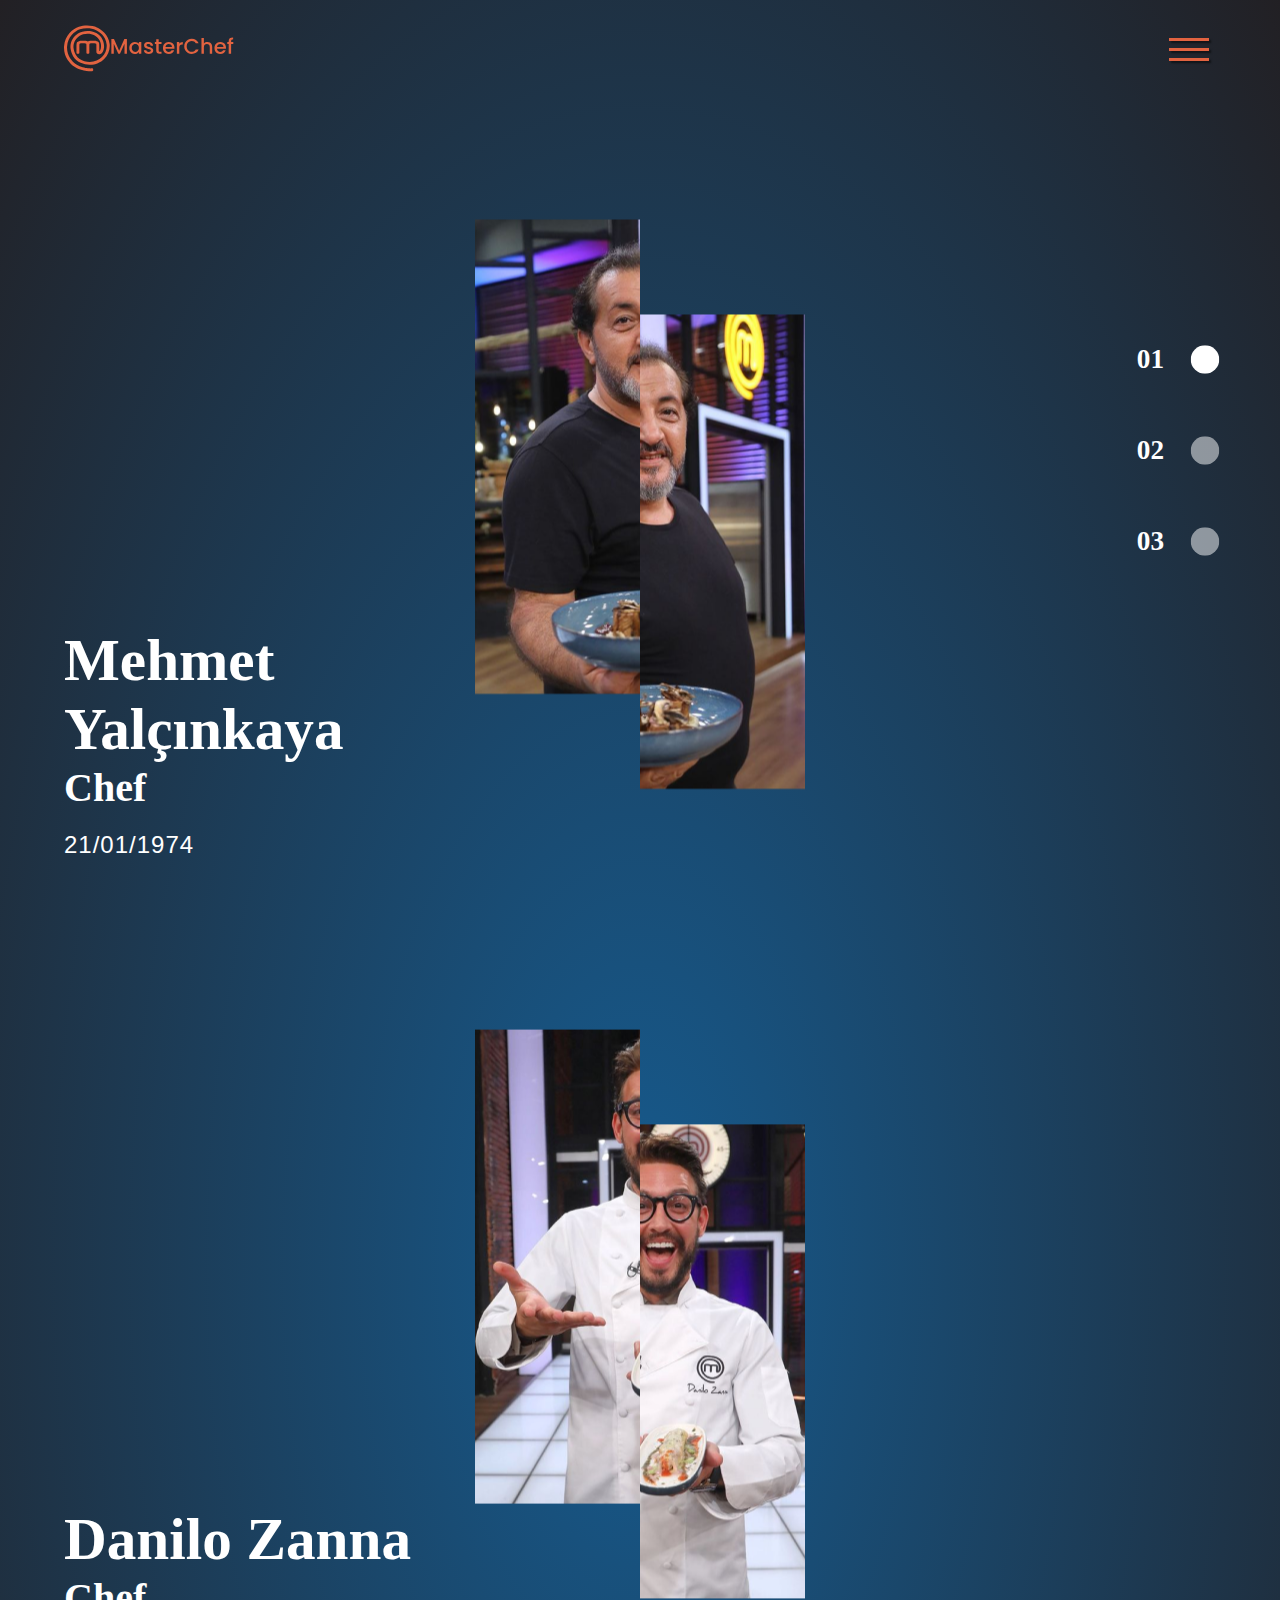
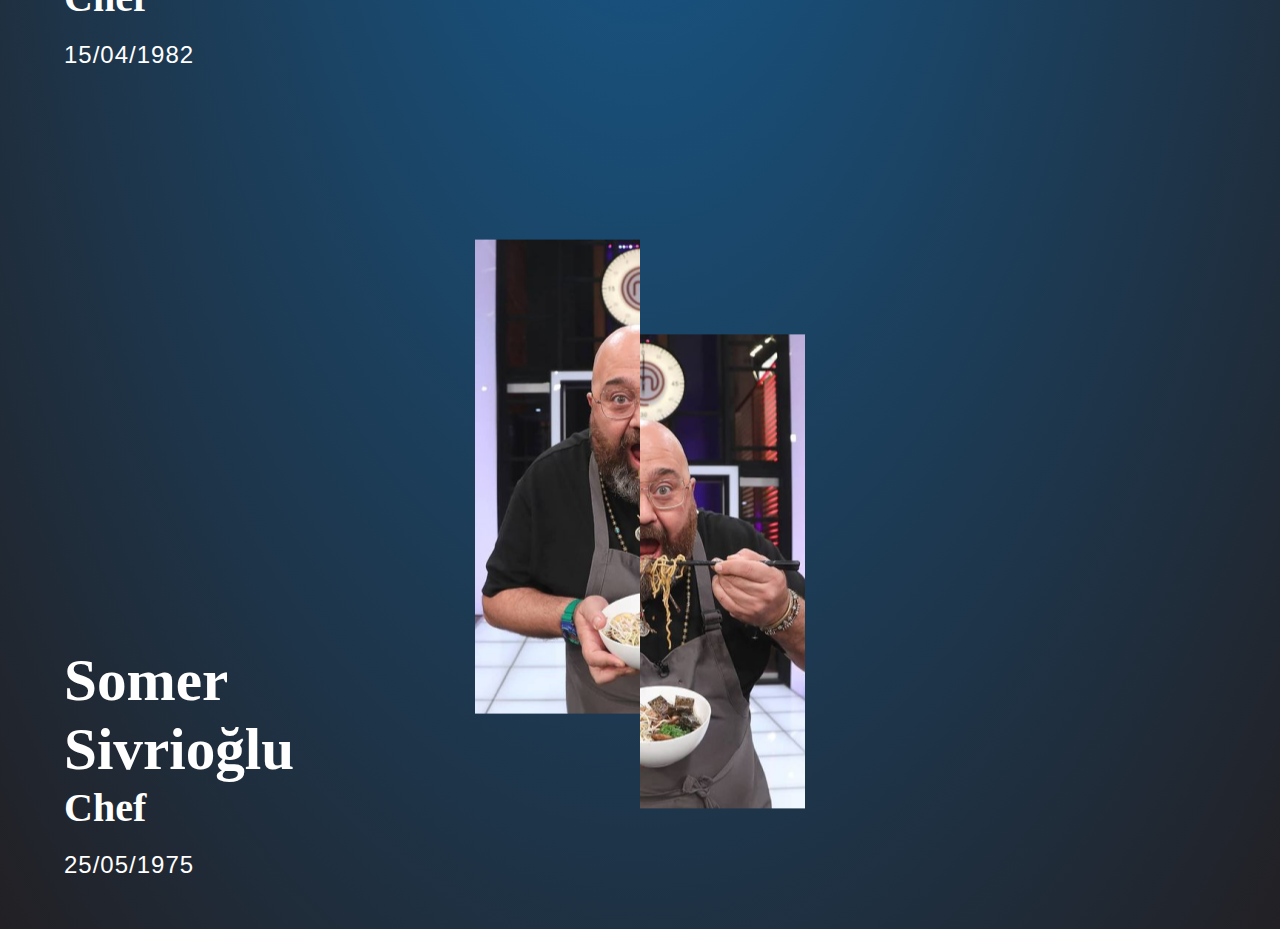
==== chefs.html @ 7cbc171d "Chef sayfaları eklendi" ====
<!DOCTYPE html>
<html lang="en">
<head>
    <meta charset="UTF-8">
    <meta name="viewport" content="width=device-width, initial-scale=1.0">
    
    <!-- FONTAWESOME-->
    <link rel="stylesheet" href="https://cdnjs.cloudflare.com/ajax/libs/font-awesome/5.15.1/css/all.min.css">

    <!-- FONT CODE-->
    <link href="http://fonts.cdnfonts.com/css/post-no-bills-jaffna" rel="stylesheet">
    <link rel="preconnect" href="https://fonts.gstatic.com">
    <link href="https://fonts.googleapis.com/css2?family=Rancho&display=swap" rel="stylesheet">
    <link rel="preconnect" href="https://fonts.gstatic.com">
    <link href="https://fonts.googleapis.com/css2?family=Qwigley&display=swap" rel="stylesheet">
    <link rel="preconnect" href="https://fonts.gstatic.com">
    <link href="https://fonts.googleapis.com/css2?family=Poppins:ital,wght@0,100;0,200;0,300;0,400;0,500;0,600;0,700;0,800;0,900;1,100;1,200;1,300;1,400;1,500;1,600;1,700;1,800;1,900&display=swap" rel="stylesheet">

    <!-- BOOTSTRAP CODE-->
    <link rel="preconnect" href="https://fonts.gstatic.com">
    <link href="https://fonts.googleapis.com/css2?family=Purple+Purse&display=swap" rel="stylesheet">
    <link href="https://cdn.jsdelivr.net/npm/bootstrap@5.0.0-beta1/dist/css/bootstrap.min.css" rel="stylesheet"
        integrity="sha384-giJF6kkoqNQ00vy+HMDP7azOuL0xtbfIcaT9wjKHr8RbDVddVHyTfAAsrekwKmP1" crossorigin="anonymous">

    <!-- CSS CODE-->
    <link rel="stylesheet" href="style/style.css">

    <title>MasterChef Türkiye</title>

</head>
<body>
    <div class="portofolio">
        <div class="header">
            <div class="nav">
                <a href="#">
                    <svg width="170" height="57" viewBox="0 0 208 57" fill="none" xmlns="http://www.w3.org/2000/svg">
                        <path
                            d="M76.982 16.93V35H74.018V22.624L68.506 35H66.452L60.914 22.624V35H57.95V16.93H61.148L67.492 31.1L73.81 16.93H76.982ZM79.8897 27.772C79.8897 26.3333 80.1844 25.0593 80.7737 23.95C81.3804 22.8407 82.1951 21.9827 83.2177 21.376C84.2577 20.752 85.4017 20.44 86.6497 20.44C87.7764 20.44 88.7557 20.6653 89.5877 21.116C90.4371 21.5493 91.1131 22.0953 91.6157 22.754V20.674H94.6057V35H91.6157V32.868C91.1131 33.544 90.4284 34.1073 89.5617 34.558C88.6951 35.0087 87.7071 35.234 86.5977 35.234C85.3671 35.234 84.2404 34.922 83.2177 34.298C82.1951 33.6567 81.3804 32.7727 80.7737 31.646C80.1844 30.502 79.8897 29.2107 79.8897 27.772ZM91.6157 27.824C91.6157 26.836 91.4077 25.978 90.9917 25.25C90.5931 24.522 90.0644 23.9673 89.4057 23.586C88.7471 23.2047 88.0364 23.014 87.2737 23.014C86.5111 23.014 85.8004 23.2047 85.1417 23.586C84.4831 23.95 83.9457 24.496 83.5297 25.224C83.1311 25.9347 82.9317 26.784 82.9317 27.772C82.9317 28.76 83.1311 29.6267 83.5297 30.372C83.9457 31.1173 84.4831 31.6893 85.1417 32.088C85.8177 32.4693 86.5284 32.66 87.2737 32.66C88.0364 32.66 88.7471 32.4693 89.4057 32.088C90.0644 31.7067 90.5931 31.152 90.9917 30.424C91.4077 29.6787 91.6157 28.812 91.6157 27.824ZM103.699 35.234C102.572 35.234 101.558 35.0347 100.657 34.636C99.7728 34.22 99.0708 33.6653 98.5508 32.972C98.0308 32.2613 97.7535 31.4727 97.7188 30.606H100.787C100.839 31.2127 101.125 31.724 101.645 32.14C102.182 32.5387 102.849 32.738 103.647 32.738C104.479 32.738 105.12 32.582 105.571 32.27C106.039 31.9407 106.273 31.5247 106.273 31.022C106.273 30.4847 106.013 30.086 105.493 29.826C104.99 29.566 104.184 29.28 103.075 28.968C102 28.6733 101.125 28.3873 100.449 28.11C99.7728 27.8327 99.1835 27.408 98.6808 26.836C98.1955 26.264 97.9528 25.51 97.9528 24.574C97.9528 23.8113 98.1782 23.118 98.6288 22.494C99.0795 21.8527 99.7208 21.35 100.553 20.986C101.402 20.622 102.373 20.44 103.465 20.44C105.094 20.44 106.403 20.856 107.391 21.688C108.396 22.5027 108.933 23.6207 109.003 25.042H106.039C105.987 24.4007 105.727 23.8893 105.259 23.508C104.791 23.1267 104.158 22.936 103.361 22.936C102.581 22.936 101.983 23.0833 101.567 23.378C101.151 23.6727 100.943 24.0627 100.943 24.548C100.943 24.9293 101.081 25.25 101.359 25.51C101.636 25.77 101.974 25.978 102.373 26.134C102.771 26.2727 103.361 26.4547 104.141 26.68C105.181 26.9573 106.03 27.2433 106.689 27.538C107.365 27.8153 107.945 28.2313 108.431 28.786C108.916 29.3407 109.167 30.0773 109.185 30.996C109.185 31.8107 108.959 32.5387 108.509 33.18C108.058 33.8213 107.417 34.324 106.585 34.688C105.77 35.052 104.808 35.234 103.699 35.234ZM115.846 23.092V31.022C115.846 31.5593 115.967 31.9493 116.21 32.192C116.47 32.4173 116.903 32.53 117.51 32.53H119.33V35H116.99C115.655 35 114.632 34.688 113.922 34.064C113.211 33.44 112.856 32.426 112.856 31.022V23.092H111.166V20.674H112.856V17.112H115.846V20.674H119.33V23.092H115.846ZM135.191 27.486C135.191 28.0233 135.157 28.5087 135.087 28.942H124.141C124.228 30.086 124.653 31.0047 125.415 31.698C126.178 32.3913 127.114 32.738 128.223 32.738C129.818 32.738 130.945 32.0707 131.603 30.736H134.801C134.368 32.0533 133.579 33.1367 132.435 33.986C131.309 34.818 129.905 35.234 128.223 35.234C126.854 35.234 125.623 34.9307 124.531 34.324C123.457 33.7 122.607 32.8333 121.983 31.724C121.377 30.5973 121.073 29.2973 121.073 27.824C121.073 26.3507 121.368 25.0593 121.957 23.95C122.564 22.8233 123.405 21.9567 124.479 21.35C125.571 20.7433 126.819 20.44 128.223 20.44C129.575 20.44 130.78 20.7347 131.837 21.324C132.895 21.9133 133.718 22.7453 134.307 23.82C134.897 24.8773 135.191 26.0993 135.191 27.486ZM132.097 26.55C132.08 25.458 131.69 24.5827 130.927 23.924C130.165 23.2653 129.22 22.936 128.093 22.936C127.071 22.936 126.195 23.2653 125.467 23.924C124.739 24.5653 124.306 25.4407 124.167 26.55H132.097ZM141.072 22.754C141.506 22.026 142.078 21.4627 142.788 21.064C143.516 20.648 144.374 20.44 145.362 20.44V23.508H144.608C143.447 23.508 142.563 23.8027 141.956 24.392C141.367 24.9813 141.072 26.004 141.072 27.46V35H138.108V20.674H141.072V22.754ZM147.099 25.926C147.099 24.158 147.506 22.572 148.321 21.168C149.153 19.764 150.271 18.672 151.675 17.892C153.096 17.0947 154.647 16.696 156.329 16.696C158.253 16.696 159.96 17.1727 161.451 18.126C162.959 19.062 164.051 20.3967 164.727 22.13H161.165C160.697 21.1767 160.047 20.466 159.215 19.998C158.383 19.53 157.421 19.296 156.329 19.296C155.133 19.296 154.067 19.5647 153.131 20.102C152.195 20.6393 151.458 21.4107 150.921 22.416C150.401 23.4213 150.141 24.5913 150.141 25.926C150.141 27.2607 150.401 28.4307 150.921 29.436C151.458 30.4413 152.195 31.2213 153.131 31.776C154.067 32.3133 155.133 32.582 156.329 32.582C157.421 32.582 158.383 32.348 159.215 31.88C160.047 31.412 160.697 30.7013 161.165 29.748H164.727C164.051 31.4813 162.959 32.816 161.451 33.752C159.96 34.688 158.253 35.156 156.329 35.156C154.63 35.156 153.079 34.766 151.675 33.986C150.271 33.1887 149.153 32.088 148.321 30.684C147.506 29.28 147.099 27.694 147.099 25.926ZM175.606 20.44C176.698 20.44 177.669 20.674 178.518 21.142C179.385 21.61 180.061 22.3033 180.546 23.222C181.049 24.1407 181.3 25.25 181.3 26.55V35H178.362V26.992C178.362 25.7093 178.041 24.73 177.4 24.054C176.759 23.3607 175.883 23.014 174.774 23.014C173.665 23.014 172.781 23.3607 172.122 24.054C171.481 24.73 171.16 25.7093 171.16 26.992V35H168.196V15.76H171.16V22.338C171.663 21.7313 172.295 21.2633 173.058 20.934C173.838 20.6047 174.687 20.44 175.606 20.44ZM198.211 27.486C198.211 28.0233 198.176 28.5087 198.107 28.942H187.161C187.248 30.086 187.672 31.0047 188.435 31.698C189.198 32.3913 190.134 32.738 191.243 32.738C192.838 32.738 193.964 32.0707 194.623 30.736H197.821C197.388 32.0533 196.599 33.1367 195.455 33.986C194.328 34.818 192.924 35.234 191.243 35.234C189.874 35.234 188.643 34.9307 187.551 34.324C186.476 33.7 185.627 32.8333 185.003 31.724C184.396 30.5973 184.093 29.2973 184.093 27.824C184.093 26.3507 184.388 25.0593 184.977 23.95C185.584 22.8233 186.424 21.9567 187.499 21.35C188.591 20.7433 189.839 20.44 191.243 20.44C192.595 20.44 193.8 20.7347 194.857 21.324C195.914 21.9133 196.738 22.7453 197.327 23.82C197.916 24.8773 198.211 26.0993 198.211 27.486ZM195.117 26.55C195.1 25.458 194.71 24.5827 193.947 23.924C193.184 23.2653 192.24 22.936 191.113 22.936C190.09 22.936 189.215 23.2653 188.487 23.924C187.759 24.5653 187.326 25.4407 187.187 26.55H195.117ZM207.134 23.092H204.482V35H201.492V23.092H199.802V20.674H201.492V19.66C201.492 18.0133 201.925 16.8173 202.792 16.072C203.676 15.3093 205.054 14.928 206.926 14.928V17.398C206.024 17.398 205.392 17.5713 205.028 17.918C204.664 18.2473 204.482 18.828 204.482 19.66V20.674H207.134V23.092Z"
                            fill="#E26340" />
                        <path
                            d="M55.893 23.3034C55.2612 17.0845 52.532 12.4159 49.3876 9.10269C46.2416 5.78312 42.704 3.77577 40.3423 2.66075C38.8218 1.94453 36.9586 1.37313 34.864 0.964667C32.7738 0.560244 30.4551 0.322266 28.054 0.322266C24.8006 0.322266 21.3911 0.755689 18.2113 1.83819C14.2426 3.19804 9.96753 5.91476 6.51543 9.93175C3.07127 13.945 0.483327 19.2862 0.0637275 25.7705C0.0211813 26.4245 2.79327e-06 27.0697 2.79327e-06 27.6988C-0.00264452 33.692 1.87676 38.5472 4.30416 42.2698C6.73099 45.9983 9.68937 48.6147 11.8747 50.2777C14.3426 52.1471 17.3861 53.4883 19.8917 54.2947C26.1513 56.3103 30.2936 56.3223 32.0263 56.3223C33.5583 56.3223 34.4176 56.2142 34.4966 56.2036L34.4938 56.1852C35.1919 56.0908 35.7265 55.5352 35.7265 54.8601V54.0956C35.7265 53.3542 35.0819 52.7551 34.2875 52.7551C34.1829 52.7551 34.084 52.7656 33.9864 52.7858L33.9851 52.7802H33.9794L33.9808 52.7867L33.9794 52.7802C33.9104 52.7898 33.2333 52.8656 32.0263 52.8656C30.5139 52.8656 25.9915 52.7631 20.9785 50.9808C18.7536 50.1888 16.0821 49.0217 14.2301 47.603C12.2544 46.1006 9.61524 43.7546 7.4851 40.4793C5.35798 37.2017 3.72194 33.0176 3.71759 27.6986C3.71759 27.139 3.73669 26.5648 3.77583 25.9793C4.15232 20.2369 6.41142 15.6054 9.42312 12.0874C12.4309 8.57189 16.2228 6.19562 19.4916 5.0843C22.1563 4.17369 25.1569 3.77735 28.054 3.77981C30.1902 3.77981 32.2693 3.99265 34.1039 4.34997C35.9383 4.70483 37.5295 5.20891 38.6606 5.74515C40.7465 6.72747 43.8842 8.51952 46.5975 11.3881C49.3112 14.2653 51.6261 18.1803 52.1915 23.629C52.2508 24.2106 52.279 24.7929 52.279 25.3736C52.2834 30.3601 50.1056 35.2759 46.4296 38.9147C42.7449 42.5536 37.6316 44.9102 31.6589 44.9127C31.5486 44.9127 31.4427 44.9127 31.3367 44.9102C27.2658 44.8554 22.7629 43.8593 19.1335 41.3084C17.314 40.0302 15.6914 38.3656 14.3933 36.1799C13.0967 33.991 12.1243 31.2714 11.6662 27.8826L11.6622 27.8619L11.6592 27.8367V27.8351C11.6491 27.7673 11.578 27.2576 11.578 26.4479C11.5763 25.0429 11.7928 22.7436 12.8548 20.2634C13.9224 17.7836 15.8047 15.1189 19.2624 12.8374C21.3561 11.4357 25.0525 10.4571 28.8 10.4699C31.9894 10.4662 35.1997 11.1519 37.5879 12.5627C40.7581 14.4294 42.6517 16.7809 43.801 19.1358C44.9473 21.4851 45.3115 23.8498 45.309 25.5652C45.309 25.8556 45.299 26.1273 45.2804 26.3799C45.1634 28.051 44.8678 29.2542 44.5284 30.1035C44.4027 30.4229 44.2191 30.9382 43.9407 31.2085C43.6597 31.4793 43.2823 31.5029 43.2258 31.4213C43.1721 31.3416 43.1607 31.2247 43.1664 31.1247C43.1692 31.0183 43.1934 30.7021 43.1934 30.7021V27.2625C43.1921 25.048 43.1635 23.6946 43.0238 22.7293C42.9546 22.25 42.8531 21.8558 42.6989 21.5113C42.5475 21.1703 42.3383 20.8863 42.1023 20.6404C41.6572 20.1411 41.0394 19.7484 40.1832 19.5249C39.3223 19.2941 38.2061 19.1814 36.5579 19.1208C36.411 19.1152 35.6609 19.0893 35.3371 19.0893H35.2802H35.2532C35.0117 19.0893 34.4111 19.1071 34.2629 19.1127C32.6715 19.1628 31.5636 19.2612 30.7009 19.4539C30.0962 19.5869 29.6042 19.7829 29.1995 20.0377C28.8087 19.7901 28.334 19.5991 27.7596 19.4676C26.9306 19.2755 25.8707 19.1756 24.367 19.1206C24.2201 19.115 23.4686 19.0892 23.1445 19.0892H23.0893H23.0617C22.8201 19.0892 22.2197 19.1069 22.0705 19.1126C20.3321 19.1676 19.1675 19.2778 18.2742 19.5094C17.3853 19.7328 16.7515 20.1304 16.2899 20.6394L16.2818 20.6506C16.0596 20.8981 15.8661 21.1828 15.7211 21.5233C15.2973 22.5555 15.2478 23.9387 15.2404 27.2622V33.544V33.548V33.5544C15.2404 34.2602 15.8548 34.832 16.6146 34.832H17.4375C18.1959 34.832 18.8099 34.2602 18.8116 33.5544V33.5537V33.5438V27.2625C18.8116 25.3657 18.813 24.2519 18.8636 23.5955C18.8861 23.268 18.9243 23.0608 18.9633 22.9383C19.0038 22.8174 19.0285 22.7808 19.0849 22.7149C19.1373 22.6599 19.2051 22.6077 19.347 22.5448C19.7851 22.3432 20.9371 22.197 23.1878 22.1657C24.6416 22.1899 25.6069 22.2502 26.2116 22.3601C26.5153 22.4133 26.7241 22.4761 26.8595 22.5367C26.9962 22.5994 27.0612 22.6518 27.1189 22.7149L27.141 22.7392C27.2017 22.8046 27.2231 22.8311 27.2668 22.9466C27.3288 23.1176 27.3854 23.4941 27.4052 24.1764C27.43 24.8562 27.4313 25.8394 27.43 27.2629V33.5447C27.43 33.5528 27.4313 33.5593 27.4326 33.5656C27.4404 34.2672 28.0511 34.8327 28.8053 34.8327H29.628C30.3836 34.8327 30.9957 34.2665 31.0016 33.5656C31.0016 33.5593 31.0046 33.5528 31.0046 33.5447V27.2625C31.0046 25.3657 31.0046 24.2519 31.0555 23.5955C31.078 23.268 31.1175 23.0608 31.157 22.9383C31.1969 22.8174 31.2207 22.7808 31.276 22.7149C31.3297 22.6599 31.3974 22.6077 31.5388 22.5448C31.9769 22.3432 33.1302 22.197 35.3801 22.1657C36.8331 22.1899 37.7995 22.2502 38.4048 22.3601C38.7072 22.4133 38.9163 22.4761 39.0521 22.5367C39.1875 22.5994 39.2525 22.6518 39.3092 22.7149L39.3331 22.7392C39.3938 22.8046 39.4153 22.8311 39.459 22.9466C39.521 23.1176 39.5774 23.4941 39.5972 24.1764C39.6229 24.8562 39.6229 25.8394 39.6229 27.2629V32.0681C39.6229 32.0681 39.3176 35.5853 42.7492 35.5918C43.3428 35.5918 44.0039 35.4603 44.6893 35.1466C45.7197 34.6747 46.749 33.7698 47.5089 32.385C48.2751 30.9964 48.8095 29.1389 48.9931 26.609C49.0156 26.2807 49.03 25.934 49.03 25.5661C49.0268 23.4144 48.5919 20.6005 47.1897 17.7117C45.7935 14.8282 43.3965 11.8804 39.5761 9.6421C36.3904 7.77676 32.5378 7.0173 28.8013 7.01326C24.3963 7.02785 20.1317 8.05006 17.1138 10.0163C13.0369 12.695 10.6851 15.9795 9.4027 18.986C8.11459 21.9966 7.86291 24.7282 7.86121 26.4486C7.86121 27.4711 7.95103 28.1406 7.97882 28.318C8.4856 32.0796 9.58934 35.2369 11.1382 37.8485C13.4584 41.7713 16.7825 44.42 20.366 46.0451C23.9531 47.6765 27.7851 48.3187 31.2847 48.3686C31.4144 48.3711 31.5388 48.3711 31.6602 48.3711C38.7128 48.3744 44.8408 45.55 49.1414 41.2827C53.4478 37.0123 55.9945 31.2934 56 25.3745C55.9989 24.685 55.9637 23.9946 55.893 23.3034Z"
                            fill="#E26340" />
                    </svg>
                </a>
                <div class="burger">
                    <div class="line1"></div>
                    <div class="line2"></div>
                    <div class="line3"></div>
                </div>
            </div>
            <main>
                <section class="chef mehmet">
                    <div class="details">
                        <h1 class="chef-name">Mehmet Yalçınkaya</h1>
                        <h2 class="chef-chef">Chef</h2>
                        <p class="date">21/01/1974</p>
                    </div>
                    <div class="hero">
                        <img src="./images/after/mehmetLeft.png" alt="MehmetChef" class="chef-left">
                        <img src="./images/after/mehmetRight.png" alt="MehmetChef" class="chef-right">
                    </div>
                </section>
                <section class="chef danilo">
                    <div class="details">
                        <h1 class="chef-name">Danilo Zanna</h1>
                        <h2 class="chef-chef">Chef</h2>
                        <p class="date">15/04/1982 </p>
                    </div>
                    <div class="hero">
                        <img src="./images/after/daniloLeft.png" alt="DaniloChef" class="chef-left">
                        <img src="./images/after/daniloRight.png" alt="DaniloChef" class="chef-right">
                    </div>
                </section>
                <section class="chef mehmet">
                    <div class="details">
                        <h1 class="chef-name">Somer Sivrioğlu</h1>
                        <h2 class="chef-chef">Chef</h2>
                        <p class="date">25/05/1975</p>
                    </div>
                    <div class="hero">
                        <img src="./images/after/somerLeft.png" alt="SomerChef" class="chef-left">
                        <img src="./images/after/somerRight.png" alt="SomerChef" class="chef-right">
                    </div>
                </section>
                <div class="pages">
                    <div class="page-1">
                        <h3>01</h3>
                        <svg class="slide active" width="22" height="22" viewBox="0 0 25 25" fill="none" xmlns="http://www.w3.org/2000/svg">
                            <circle cx="12.5" cy="12.5" r="12.5" fill="white"/>
                        </svg>                            
                    </div>
                    <div class="page-2">
                        <h3>02</h3>
                        <svg class="slide" width="22" height="22" viewBox="0 0 25 25" fill="none" xmlns="http://www.w3.org/2000/svg">
                            <circle cx="12.5" cy="12.5" r="12.5" fill="white"/>
                        </svg>                            
                    </div>
                    <div class="page-3">
                        <h3>03</h3>
                        <svg class="slide" width="22" height="22" viewBox="0 0 25 25" fill="none" xmlns="http://www.w3.org/2000/svg">
                            <circle cx="12.5" cy="12.5" r="12.5" fill="white"/>
                        </svg>                            
                    </div>
                </div>
            </main>
        </div>
    </div>
</body>
</html>
---- style/style.css ----
*, ::after, ::before {
  margin: 0;
  padding: 0;
  -webkit-box-sizing: border-box;
          box-sizing: border-box;
}

body {
  margin: 0;
  padding: 0;
  -webkit-box-sizing: border-box;
          box-sizing: border-box;
  font-size: 10px;
}

a {
  text-decoration: none;
  -webkit-text-decoration-style: none;
          text-decoration-style: none;
}

ul {
  margin: 0px;
  list-style: none;
}

li {
  list-style: none;
}

header {
  background-color: #654B3C;
  height: 100vh;
  width: 100%;
  z-index: 1;
  position: relative;
}

header nav {
  height: 100px;
  display: -webkit-box;
  display: -ms-flexbox;
  display: flex;
  -ms-flex-pack: distribute;
      justify-content: space-around;
  -webkit-box-align: center;
      -ms-flex-align: center;
          align-items: center;
  background-color: rgba(0, 0, 0, 0.4);
}

header .nav-links {
  display: -webkit-box;
  display: -ms-flexbox;
  display: flex;
  -ms-flex-pack: distribute;
      justify-content: space-around;
  -webkit-box-align: center;
      -ms-flex-align: center;
          align-items: center;
}

header .nav-links .nav-item {
  color: #EBEBEB;
  font-size: .95rem;
  font-weight: 400;
  font-family: 'Poppins', sans-serif;
}

header .main-text {
  position: absolute;
  font-size: 6rem;
  top: 30%;
  left: 50%;
  -webkit-transform: translateX(-50%);
          transform: translateX(-50%);
  text-align: center;
  color: white;
  font-family: 'Purple Purse', cursive;
}

header .resmi-websitesi {
  font-family: 'Qwigley', cursive;
  font-size: 4rem;
  color: white;
  position: absolute;
  top: 40%;
  left: 50%;
  -webkit-transform: translateX(-50%);
          transform: translateX(-50%);
}

header .main-explanation {
  position: absolute;
  bottom: 10%;
  left: 50%;
  -webkit-transform: translateX(-50%);
          transform: translateX(-50%);
  font-family: 'Rancho', cursive;
  color: white;
  font-size: 1.4rem;
}

header .background-img {
  height: 100%;
  width: 100%;
  position: absolute;
  left: 0;
  top: 0;
  background-image: url(../images/mainPage.jpg);
  z-index: -1;
  background-position: center;
  background-repeat: no-repeat;
  background-size: cover;
  background-color: rgba(0, 0, 0, 0.4);
  -webkit-filter: blur(3px);
          filter: blur(3px);
  opacity: 0.9;
}

.section-seflerimiz {
  background-image: -webkit-gradient(linear, left top, left bottom, from(#654B3C), to(#F5F5F5));
  background-image: linear-gradient(#654B3C, #F5F5F5);
  height: 90vh;
  display: -ms-grid;
  display: grid;
  -ms-grid-columns: 5% 1fr 5%;
      grid-template-columns: 5% 1fr 5%;
}

.seflerimiz-content {
  -ms-flex-item-align: center;
      -ms-grid-row-align: center;
      align-self: center;
  text-align: center;
  -ms-grid-column: 2;
  -ms-grid-column-span: 1;
  grid-column: 2/3;
}

.section-tag {
  -ms-flex-item-align: center;
      -ms-grid-row-align: center;
      align-self: center;
  text-align: center;
  -ms-grid-column: 2;
  -ms-grid-column-span: 1;
  grid-column: 2/3;
  font-size: 3rem;
  font-family: 'Poppins', sans-serif;
}

.chef-links {
  padding-top: 20px;
  display: -webkit-box;
  display: -ms-flexbox;
  display: flex;
  -ms-flex-pack: distribute;
      justify-content: space-around;
  -webkit-box-align: center;
      -ms-flex-align: center;
          align-items: center;
}

.chef-item {
  font-size: 1.2rem;
  color: black;
  font-family: 'Rancho', cursive;
}

.chef-item:hover {
  text-decoration: underline;
  color: #E26340;
}

.section-yarismacilar {
  height: 100%;
  display: -ms-grid;
  display: grid;
  -ms-grid-columns: 5% 1fr 5%;
      grid-template-columns: 5% 1fr 5%;
  background-image: -webkit-gradient(linear, left top, left bottom, from(#f5f5f5), to(#f9f9f9));
  background-image: linear-gradient(#f5f5f5, #f9f9f9);
}

.section-yarismacilar .yarismacilar-content {
  padding-top: 50px;
  -ms-grid-column: 2;
  -ms-grid-column-span: 1;
  grid-column: 2/3;
  display: -ms-grid;
  display: grid;
  -ms-grid-columns: auto auto auto;
      grid-template-columns: auto auto auto;
  -ms-grid-rows: auto auto 50px;
      grid-template-rows: auto auto 50px;
  row-gap: 50px;
}

.section-yarismacilar .yarismacilar-content .card {
  background-color: transparent;
  border: none;
  -ms-grid-column-align: center;
      justify-self: center;
  -ms-flex-item-align: center;
      -ms-grid-row-align: center;
      align-self: center;
  -ms-flex-line-pack: center;
      align-content: center;
  width: 220px;
}

.section-yarismacilar .yarismacilar-content .card .card-image {
  border-radius: 20px;
  background: #F7F7F7;
  -webkit-box-shadow: 22px 22px 70px #838383,  -22px -22px 70px #ffffff;
          box-shadow: 22px 22px 70px #838383,  -22px -22px 70px #ffffff;
  -webkit-transition: .3s ease-in-out;
  transition: .3s ease-in-out;
  -webkit-filter: grayscale(100%);
          filter: grayscale(100%);
}

.section-yarismacilar .yarismacilar-content .card .card-image:hover {
  background: #E26340;
  -webkit-box-shadow: 40px 40px 88px #8c3d28,  -40px -40px 88px #ff8958;
          box-shadow: 40px 40px 88px #8c3d28,  -40px -40px 88px #ff8958;
  -webkit-filter: grayscale(0);
          filter: grayscale(0);
}

.section-yarismacilar .yarismacilar-content .card .card-name {
  margin-top: 10px;
  text-align: center;
  font-size: 1.1rem;
  color: black;
  font-family: 'Rancho', cursive;
}

.daha-fazla-gor {
  height: 100px;
  font-size: 1rem;
  color: black;
  font-family: 'Rancho', cursive;
  -ms-grid-column: 2;
  -ms-grid-column-span: 1;
  grid-column: 2/3;
  text-align: center;
  padding: auto;
}

.daha-fazla-gor:hover {
  text-decoration: underline;
}

.section-yemek-tarifleri {
  height: 100%;
  display: -ms-grid;
  display: grid;
  -ms-grid-columns: 5% 1fr 5%;
      grid-template-columns: 5% 1fr 5%;
  background-image: -webkit-gradient(linear, left top, left bottom, from(#f9f9f9), to(#FFC2B1));
  background-image: linear-gradient(#f9f9f9, #FFC2B1);
}

.section-yemek-tarifleri .yemek-tarifleri-content {
  padding-top: 70px;
  -ms-grid-column: 2;
  -ms-grid-column-span: 1;
  grid-column: 2/3;
  display: -ms-grid;
  display: grid;
  -ms-grid-columns: 1fr 1fr 1fr 1fr 1fr 1fr;
      grid-template-columns: 1fr 1fr 1fr 1fr 1fr 1fr;
  -ms-grid-rows: auto auto 50px;
      grid-template-rows: auto auto 50px;
  text-align: center;
  row-gap: 50px;
}

.section-yemek-tarifleri .yemek-tarifleri-content .card-up-l {
  color: black;
  padding-bottom: 10px;
  border: black 1px solid;
  width: -webkit-min-content;
  width: -moz-min-content;
  width: min-content;
  -ms-grid-column-align: center;
      justify-self: center;
  -ms-flex-item-align: center;
      -ms-grid-row-align: center;
      align-self: center;
  -ms-grid-column: 1;
  -ms-grid-column-span: 3;
  grid-column: 1/4;
  overflow: hidden;
}

.section-yemek-tarifleri .yemek-tarifleri-content .card-up-l img {
  -webkit-transition: -webkit-transform .5s ease-in-out;
  transition: -webkit-transform .5s ease-in-out;
  transition: transform .5s ease-in-out;
  transition: transform .5s ease-in-out, -webkit-transform .5s ease-in-out;
}

.section-yemek-tarifleri .yemek-tarifleri-content .card-up-l h4, .section-yemek-tarifleri .yemek-tarifleri-content .card-up-l p {
  color: black;
}

.section-yemek-tarifleri .yemek-tarifleri-content .card-up-l:hover img {
  background-size: inherit;
  -webkit-transform: scale(1.7) rotate(25deg);
          transform: scale(1.7) rotate(25deg);
}

.section-yemek-tarifleri .yemek-tarifleri-content .card-image-up {
  overflow: hidden;
}

.section-yemek-tarifleri .yemek-tarifleri-content .card-up-r {
  padding-bottom: 10px;
  border: black 1px solid;
  width: -webkit-min-content;
  width: -moz-min-content;
  width: min-content;
  -ms-grid-column-align: center;
      justify-self: center;
  -ms-flex-item-align: center;
      -ms-grid-row-align: center;
      align-self: center;
  -ms-grid-column: 4;
  -ms-grid-column-span: 3;
  grid-column: 4/7;
  overflow: hidden;
}

.section-yemek-tarifleri .yemek-tarifleri-content .card-up-r img {
  -webkit-transition: -webkit-transform .5s ease-in-out;
  transition: -webkit-transform .5s ease-in-out;
  transition: transform .5s ease-in-out;
  transition: transform .5s ease-in-out, -webkit-transform .5s ease-in-out;
}

.section-yemek-tarifleri .yemek-tarifleri-content .card-up-r h4, .section-yemek-tarifleri .yemek-tarifleri-content .card-up-r p {
  color: black;
}

.section-yemek-tarifleri .yemek-tarifleri-content .card-up-r:hover img {
  background-size: inherit;
  -webkit-transform: scale(1.7) rotate(25deg);
          transform: scale(1.7) rotate(25deg);
}

.section-yemek-tarifleri .yemek-tarifleri-content .yemek-name {
  padding-top: 15px;
  font-size: 1.4rem;
}

.section-yemek-tarifleri .yemek-tarifleri-content .yemek-explanation {
  text-align: center;
  font-size: 1rem;
  max-width: 90%;
  margin: auto;
}

.section-yemek-tarifleri .yemek-tarifleri-content .card-down {
  -ms-grid-column-align: center;
      justify-self: center;
  -ms-flex-item-align: start;
      align-self: flex-start;
  padding-bottom: 10px;
  border: black 1px solid;
  height: 382px;
  width: -webkit-min-content;
  width: -moz-min-content;
  width: min-content;
  grid-column: span 2;
}

.section-yemek-tarifleri .yemek-tarifleri-content .card-down img {
  -webkit-transition: -webkit-transform .5s ease-in-out;
  transition: -webkit-transform .5s ease-in-out;
  transition: transform .5s ease-in-out;
  transition: transform .5s ease-in-out, -webkit-transform .5s ease-in-out;
}

.section-yemek-tarifleri .yemek-tarifleri-content .card-down h5, .section-yemek-tarifleri .yemek-tarifleri-content .card-down p {
  color: black;
}

.section-yemek-tarifleri .yemek-tarifleri-content .card-down:hover img {
  background-size: inherit;
  -webkit-transform: scale(1.7) rotate(25deg);
          transform: scale(1.7) rotate(25deg);
}

.section-yemek-tarifleri .yemek-tarifleri-content .card-image-down {
  overflow: hidden;
}

.section-master {
  height: 100%;
  width: 100%;
  display: -ms-grid;
  display: grid;
  -ms-grid-columns: 5% 2fr 1fr 2fr 5%;
      grid-template-columns: 5% 2fr 1fr 2fr 5%;
  color: white;
  background-color: #231F20;
  padding: 30px 0px;
}

.section-master .master-left {
  -ms-grid-column: 2;
  -ms-grid-column-span: 1;
  grid-column: 2/3;
  text-align: right;
  display: -webkit-box;
  display: -ms-flexbox;
  display: flex;
  -webkit-box-orient: vertical;
  -webkit-box-direction: normal;
      -ms-flex-direction: column;
          flex-direction: column;
  -ms-flex-pack: distribute;
      justify-content: space-around;
}

.section-master .master-right {
  text-align: left;
  display: -webkit-box;
  display: -ms-flexbox;
  display: flex;
  -webkit-box-orient: vertical;
  -webkit-box-direction: normal;
      -ms-flex-direction: column;
          flex-direction: column;
  -ms-flex-pack: distribute;
      justify-content: space-around;
}

.section-master .master-logo {
  text-align: center;
  -ms-grid-column-align: center;
      justify-self: center;
}

.section-master .master-card {
  font-family: 'Rancho', cursive;
}

.section-master .master-card .master-header {
  font-size: 2rem;
  color: #E26340;
}

.section-master .master-card .master-ex {
  font-size: 1.2rem;
}

.section-footer {
  background-color: #E26340;
  height: 100%;
  width: 100%;
  display: -ms-grid;
  display: grid;
  -ms-grid-columns: 5% 1fr 1fr 1fr 1fr 5%;
      grid-template-columns: 5% 1fr 1fr 1fr 1fr 5%;
  font-family: 'Poppins', sans-serif;
}

.section-footer .service {
  padding-top: 20px;
  -ms-flex-item-align: start;
      align-self: flex-start;
  -ms-grid-column: 2;
  -ms-grid-column-span: 1;
  grid-column: 2/3;
  display: -webkit-box;
  display: -ms-flexbox;
  display: flex;
  -webkit-box-orient: vertical;
  -webkit-box-direction: normal;
      -ms-flex-direction: column;
          flex-direction: column;
  -ms-flex-pack: distribute;
      justify-content: space-around;
  -webkit-box-align: start;
      -ms-flex-align: start;
          align-items: flex-start;
}

.section-footer .service a {
  padding-bottom: 13px;
  color: white;
  font-size: 1rem;
}

.section-footer .service a:hover {
  color: black;
}

.section-footer .service-active {
  font-size: 1.6rem;
  color: white;
  font-weight: bold;
}

.section-footer .social-media {
  padding-top: 20px;
  -ms-flex-item-align: start;
      align-self: flex-start;
  -ms-grid-column: 3;
  -ms-grid-column-span: 1;
  grid-column: 3/4;
  display: -webkit-box;
  display: -ms-flexbox;
  display: flex;
  -webkit-box-orient: vertical;
  -webkit-box-direction: normal;
      -ms-flex-direction: column;
          flex-direction: column;
  -webkit-box-align: start;
      -ms-flex-align: start;
          align-items: flex-start;
}

.section-footer .social-media a {
  padding-bottom: 20px;
  color: white;
  font-size: 1rem;
}

.section-footer .social-media a:hover {
  color: black;
}

.section-footer .subscribe {
  color: white;
  padding-top: 20px;
  -ms-grid-column: 5;
  -ms-grid-column-span: 1;
  grid-column: 5/6;
}

.section-footer .subscribe .keep-in-touch {
  font-size: 2rem;
  font-weight: bold;
}

.section-footer .subscribe .keep-ex {
  font-size: .8rem;
}

.section-footer .subscribe form {
  -ms-flex-item-align: start;
      align-self: flex-start;
  display: -webkit-box;
  display: -ms-flexbox;
  display: flex;
  -webkit-box-pack: left;
      -ms-flex-pack: left;
          justify-content: left;
}

.section-footer .subscribe .input-footer {
  padding-left: 5px;
  border: 1px solid white;
  border-right: none;
  background-color: #E26340;
  outline: none;
  border-bottom-left-radius: 5px;
  border-top-left-radius: 5px;
  height: 50px;
  font-size: 1.1rem;
  width: 250px;
  color: white;
}

.section-footer .subscribe .label-footer {
  background-color: white;
  color: black;
  font-size: 1.1rem;
  font-weight: bold;
  z-index: 2;
  height: 50px;
  width: 120px;
  border-bottom-right-radius: 5px;
  border-top-right-radius: 5px;
  text-align: center;
  border: none;
  outline: none;
}

.section-footer .subscribe .label-footer:hover {
  color: #E26340;
}

.portofolio {
  color: white;
  background: radial-gradient(#165B8F, #222024);
}

.nav {
  min-height: 10vh;
  width: 90%;
  margin: auto;
  display: -webkit-box;
  display: -ms-flexbox;
  display: flex;
  -webkit-box-pack: justify;
      -ms-flex-pack: justify;
          justify-content: space-between;
  -webkit-box-align: center;
      -ms-flex-align: center;
          align-items: center;
  padding: 20px 0px;
}

.burger {
  cursor: pointer;
}

.burger div {
  -webkit-box-shadow: 2px 2px 2px rgba(0, 0, 0, 0.5);
          box-shadow: 2px 2px 2px rgba(0, 0, 0, 0.5);
  width: 40px;
  height: 3px;
  background-color: #E26340;
  margin: 7px;
  -webkit-transition: all 0.3s ease;
  transition: all 0.3s ease;
}

.toggle .line1 {
  -webkit-transform: rotate(-45deg) translate(-5px, 5px);
          transform: rotate(-45deg) translate(-5px, 5px);
}

.toggle .line2 {
  opacity: 0;
}

.toggle .line3 {
  -webkit-transform: rotate(45deg) translate(-5px, -5px);
          transform: rotate(45deg) translate(-5px, -5px);
}

.chef {
  height: 90vh;
  display: -ms-grid;
  display: grid;
  -ms-grid-columns: 5% 1fr 1fr 1fr 5%;
      grid-template-columns: 5% 1fr 1fr 1fr 5%;
}

.details {
  -ms-grid-column: 2;
  -ms-grid-column-span: 1;
  grid-column: 2/3;
  -ms-flex-item-align: end;
      align-self: flex-end;
}

.details h1 {
  font-size: 3.7rem;
  font-weight: 700;
}

.details h2 {
  font-size: 2.5rem;
  font-weight: 600;
}

.details p {
  font-size: 1.5rem;
  font-family: 'Post No Bills Jaffna ExtraBold', sans-serif;
  padding: 20px 0px 50px 0px;
  letter-spacing: 1px;
}

.hero {
  display: -webkit-box;
  display: -ms-flexbox;
  display: flex;
  -ms-flex-item-align: center;
      align-self: center;
  justify-self: center;
}

.hero img {
  -webkit-transition: -webkit-transform 0.3s ease-out;
  transition: -webkit-transform 0.3s ease-out;
  transition: transform 0.3s ease-out;
  transition: transform 0.3s ease-out, -webkit-transform 0.3s ease-out;
  cursor: pointer;
}

.chef-right {
  -webkit-transform: translate(0%, 10%);
          transform: translate(0%, 10%);
}

.chef-left {
  -webkit-transform: translate(0%, -10%);
          transform: translate(0%, -10%);
}

.hero:hover .chef-left {
  -webkit-transform: translate(0%, 0%);
          transform: translate(0%, 0%);
}

.hero:hover .chef-right {
  -webkit-transform: translate(0%, 0%);
          transform: translate(0%, 0%);
}

.pages {
  position: absolute;
  right: 5%;
  top: 50%;
  -webkit-transform: translateY(-50%);
          transform: translateY(-50%);
}

.pages > div {
  display: -webkit-box;
  display: -ms-flexbox;
  display: flex;
  justify-self: space-between;
  -webkit-box-align: center;
      -ms-flex-align: center;
          align-items: center;
}

.pages h3 {
  margin: 0px;
  font-size: 1.7rem;
  padding: 30px;
}

.pages svg {
  cursor: pointer;
  -webkit-transform: scale(1.3);
          transform: scale(1.3);
  opacity: 0.5;
}

.pages svg.active {
  opacity: 1;
}

.pages svg:hover {
  -webkit-animation: dot 0.5s ease-in-out infinite alternate;
          animation: dot 0.5s ease-in-out infinite alternate;
}

@-webkit-keyframes dot {
  from {
    -webkit-transform: scale(1.3);
            transform: scale(1.3);
  }
  to {
    -webkit-transform: scale(2);
            transform: scale(2);
  }
}

@keyframes dot {
  from {
    -webkit-transform: scale(1.3);
            transform: scale(1.3);
  }
  to {
    -webkit-transform: scale(2);
            transform: scale(2);
  }
}

.banner {
  width: 100%;
  height: 60vh;
  position: relative;
  font-family: 'Poppins', sans-serif;
}

.banner-image {
  position: absolute;
  height: 100%;
  width: 100%;
  opacity: 0.7;
  top: 0;
  -o-object-fit: cover;
     object-fit: cover;
}

.header-chef {
  position: relative;
  z-index: 3;
}

.who-chef {
  color: white;
  text-align: center;
  z-index: 2;
  position: absolute;
  top: 60%;
  left: 50%;
  -webkit-transform: translateX(-50%);
          transform: translateX(-50%);
  text-shadow: 2px 2px 2px rgba(0, 0, 0, 0.5);
}

.story, .awards {
  display: -webkit-box;
  display: -ms-flexbox;
  display: flex;
  -webkit-box-pack: justify;
      -ms-flex-pack: justify;
          justify-content: space-between;
  -webkit-box-align: center;
      -ms-flex-align: center;
          align-items: center;
  width: 90%;
  margin: auto;
  padding: 80px 0px;
}

.story-description, .award-description {
  width: 55%;
}

.story-description h3, .award-description h3 {
  font-family: 'Poppins', sans-serif;
}

.story-description p, .award-description p {
  padding-top: 20px;
  font-size: 1rem;
  line-height: 2.5;
}

.story-image img {
  border-radius: 20px;
}

.award-gallery {
  display: -ms-grid;
  display: grid;
  -ms-grid-columns: (200px)[2];
      grid-template-columns: repeat(2, 200px);
}

.award-gallery img {
  width: 100%;
}

.award-gallery :nth-child(1) {
  border-top-left-radius: 20px;
}

.award-gallery :nth-child(2) {
  border-top-right-radius: 20px;
}

.award-gallery :nth-child(3) {
  border-bottom-left-radius: 20px;
}

.award-gallery :nth-child(4) {
  border-bottom-right-radius: 20px;
}
/*# sourceMappingURL=style.css.map */
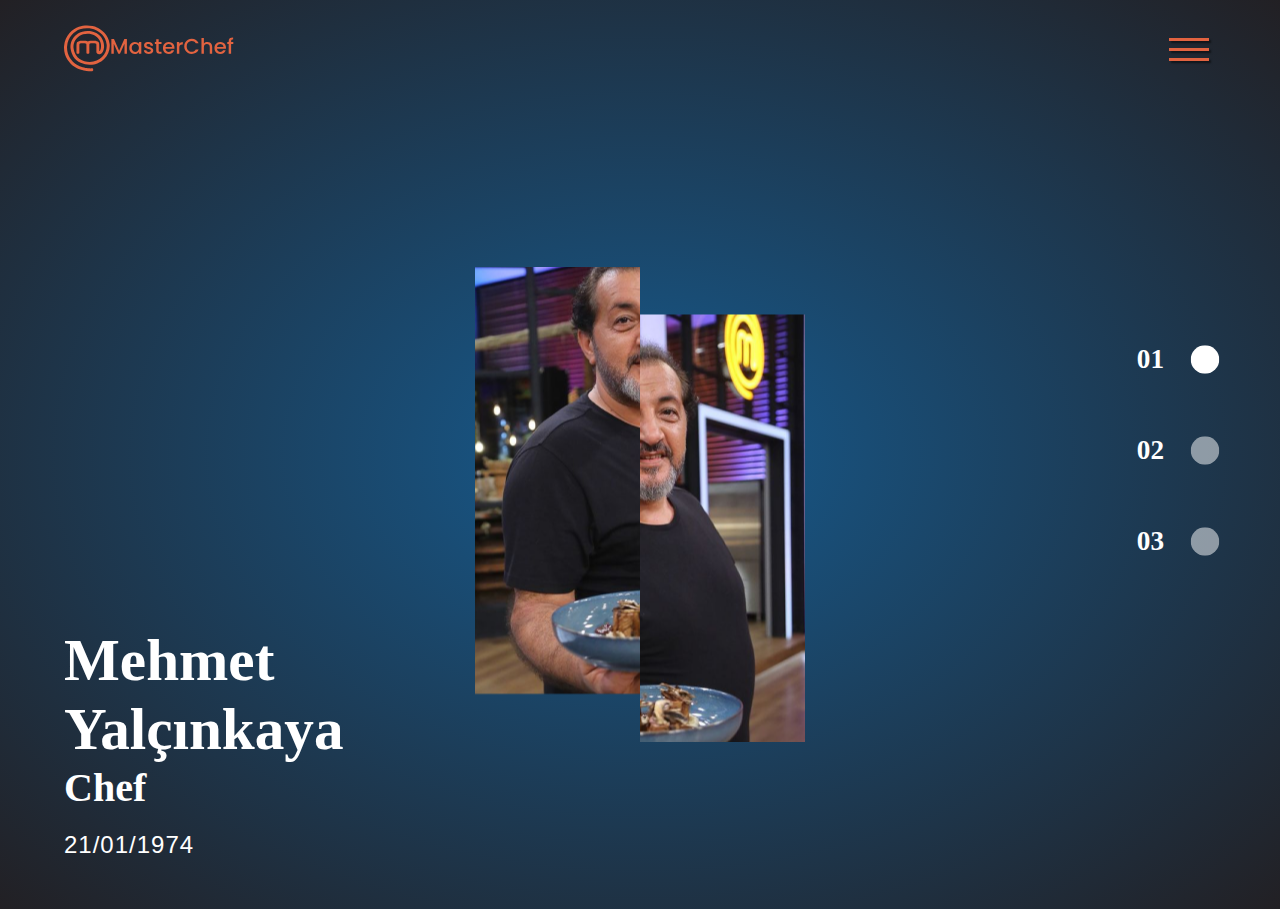
==== commit 30d88ac7: "Chef Pages Updated" ====
--- a/chefs.html
+++ b/chefs.html
@@ -1,109 +1,190 @@
 <!DOCTYPE html>
 <html lang="en">
-<head>
-    <meta charset="UTF-8">
-    <meta name="viewport" content="width=device-width, initial-scale=1.0">
-    
+  <head>
+    <meta charset="UTF-8" />
+    <meta name="viewport" content="width=device-width, initial-scale=1.0" />
+
     <!-- FONTAWESOME-->
-    <link rel="stylesheet" href="https://cdnjs.cloudflare.com/ajax/libs/font-awesome/5.15.1/css/all.min.css">
+    <link
+      rel="stylesheet"
+      href="https://cdnjs.cloudflare.com/ajax/libs/font-awesome/5.15.1/css/all.min.css"
+    />
 
     <!-- FONT CODE-->
-    <link href="http://fonts.cdnfonts.com/css/post-no-bills-jaffna" rel="stylesheet">
-    <link rel="preconnect" href="https://fonts.gstatic.com">
-    <link href="https://fonts.googleapis.com/css2?family=Rancho&display=swap" rel="stylesheet">
-    <link rel="preconnect" href="https://fonts.gstatic.com">
-    <link href="https://fonts.googleapis.com/css2?family=Qwigley&display=swap" rel="stylesheet">
-    <link rel="preconnect" href="https://fonts.gstatic.com">
-    <link href="https://fonts.googleapis.com/css2?family=Poppins:ital,wght@0,100;0,200;0,300;0,400;0,500;0,600;0,700;0,800;0,900;1,100;1,200;1,300;1,400;1,500;1,600;1,700;1,800;1,900&display=swap" rel="stylesheet">
+    <link
+      href="http://fonts.cdnfonts.com/css/post-no-bills-jaffna"
+      rel="stylesheet"
+    />
+    <link rel="preconnect" href="https://fonts.gstatic.com" />
+    <link
+      href="https://fonts.googleapis.com/css2?family=Rancho&display=swap"
+      rel="stylesheet"
+    />
+    <link rel="preconnect" href="https://fonts.gstatic.com" />
+    <link
+      href="https://fonts.googleapis.com/css2?family=Qwigley&display=swap"
+      rel="stylesheet"
+    />
+    <link rel="preconnect" href="https://fonts.gstatic.com" />
+    <link
+      href="https://fonts.googleapis.com/css2?family=Poppins:ital,wght@0,100;0,200;0,300;0,400;0,500;0,600;0,700;0,800;0,900;1,100;1,200;1,300;1,400;1,500;1,600;1,700;1,800;1,900&display=swap"
+      rel="stylesheet"
+    />
 
     <!-- BOOTSTRAP CODE-->
-    <link rel="preconnect" href="https://fonts.gstatic.com">
-    <link href="https://fonts.googleapis.com/css2?family=Purple+Purse&display=swap" rel="stylesheet">
-    <link href="https://cdn.jsdelivr.net/npm/bootstrap@5.0.0-beta1/dist/css/bootstrap.min.css" rel="stylesheet"
-        integrity="sha384-giJF6kkoqNQ00vy+HMDP7azOuL0xtbfIcaT9wjKHr8RbDVddVHyTfAAsrekwKmP1" crossorigin="anonymous">
+    <link rel="preconnect" href="https://fonts.gstatic.com" />
+    <link
+      href="https://fonts.googleapis.com/css2?family=Purple+Purse&display=swap"
+      rel="stylesheet"
+    />
+    <link
+      href="https://cdn.jsdelivr.net/npm/bootstrap@5.0.0-beta1/dist/css/bootstrap.min.css"
+      rel="stylesheet"
+      integrity="sha384-giJF6kkoqNQ00vy+HMDP7azOuL0xtbfIcaT9wjKHr8RbDVddVHyTfAAsrekwKmP1"
+      crossorigin="anonymous"
+    />
 
     <!-- CSS CODE-->
-    <link rel="stylesheet" href="style/style.css">
+    <link rel="stylesheet" href="style/style.css" />
 
     <title>MasterChef Türkiye</title>
+  </head>
 
-</head>
-<body>
+  <body>
     <div class="portofolio">
-        <div class="header">
-            <div class="nav">
-                <a href="#">
-                    <svg width="170" height="57" viewBox="0 0 208 57" fill="none" xmlns="http://www.w3.org/2000/svg">
-                        <path
-                            d="M76.982 16.93V35H74.018V22.624L68.506 35H66.452L60.914 22.624V35H57.95V16.93H61.148L67.492 31.1L73.81 16.93H76.982ZM79.8897 27.772C79.8897 26.3333 80.1844 25.0593 80.7737 23.95C81.3804 22.8407 82.1951 21.9827 83.2177 21.376C84.2577 20.752 85.4017 20.44 86.6497 20.44C87.7764 20.44 88.7557 20.6653 89.5877 21.116C90.4371 21.5493 91.1131 22.0953 91.6157 22.754V20.674H94.6057V35H91.6157V32.868C91.1131 33.544 90.4284 34.1073 89.5617 34.558C88.6951 35.0087 87.7071 35.234 86.5977 35.234C85.3671 35.234 84.2404 34.922 83.2177 34.298C82.1951 33.6567 81.3804 32.7727 80.7737 31.646C80.1844 30.502 79.8897 29.2107 79.8897 27.772ZM91.6157 27.824C91.6157 26.836 91.4077 25.978 90.9917 25.25C90.5931 24.522 90.0644 23.9673 89.4057 23.586C88.7471 23.2047 88.0364 23.014 87.2737 23.014C86.5111 23.014 85.8004 23.2047 85.1417 23.586C84.4831 23.95 83.9457 24.496 83.5297 25.224C83.1311 25.9347 82.9317 26.784 82.9317 27.772C82.9317 28.76 83.1311 29.6267 83.5297 30.372C83.9457 31.1173 84.4831 31.6893 85.1417 32.088C85.8177 32.4693 86.5284 32.66 87.2737 32.66C88.0364 32.66 88.7471 32.4693 89.4057 32.088C90.0644 31.7067 90.5931 31.152 90.9917 30.424C91.4077 29.6787 91.6157 28.812 91.6157 27.824ZM103.699 35.234C102.572 35.234 101.558 35.0347 100.657 34.636C99.7728 34.22 99.0708 33.6653 98.5508 32.972C98.0308 32.2613 97.7535 31.4727 97.7188 30.606H100.787C100.839 31.2127 101.125 31.724 101.645 32.14C102.182 32.5387 102.849 32.738 103.647 32.738C104.479 32.738 105.12 32.582 105.571 32.27C106.039 31.9407 106.273 31.5247 106.273 31.022C106.273 30.4847 106.013 30.086 105.493 29.826C104.99 29.566 104.184 29.28 103.075 28.968C102 28.6733 101.125 28.3873 100.449 28.11C99.7728 27.8327 99.1835 27.408 98.6808 26.836C98.1955 26.264 97.9528 25.51 97.9528 24.574C97.9528 23.8113 98.1782 23.118 98.6288 22.494C99.0795 21.8527 99.7208 21.35 100.553 20.986C101.402 20.622 102.373 20.44 103.465 20.44C105.094 20.44 106.403 20.856 107.391 21.688C108.396 22.5027 108.933 23.6207 109.003 25.042H106.039C105.987 24.4007 105.727 23.8893 105.259 23.508C104.791 23.1267 104.158 22.936 103.361 22.936C102.581 22.936 101.983 23.0833 101.567 23.378C101.151 23.6727 100.943 24.0627 100.943 24.548C100.943 24.9293 101.081 25.25 101.359 25.51C101.636 25.77 101.974 25.978 102.373 26.134C102.771 26.2727 103.361 26.4547 104.141 26.68C105.181 26.9573 106.03 27.2433 106.689 27.538C107.365 27.8153 107.945 28.2313 108.431 28.786C108.916 29.3407 109.167 30.0773 109.185 30.996C109.185 31.8107 108.959 32.5387 108.509 33.18C108.058 33.8213 107.417 34.324 106.585 34.688C105.77 35.052 104.808 35.234 103.699 35.234ZM115.846 23.092V31.022C115.846 31.5593 115.967 31.9493 116.21 32.192C116.47 32.4173 116.903 32.53 117.51 32.53H119.33V35H116.99C115.655 35 114.632 34.688 113.922 34.064C113.211 33.44 112.856 32.426 112.856 31.022V23.092H111.166V20.674H112.856V17.112H115.846V20.674H119.33V23.092H115.846ZM135.191 27.486C135.191 28.0233 135.157 28.5087 135.087 28.942H124.141C124.228 30.086 124.653 31.0047 125.415 31.698C126.178 32.3913 127.114 32.738 128.223 32.738C129.818 32.738 130.945 32.0707 131.603 30.736H134.801C134.368 32.0533 133.579 33.1367 132.435 33.986C131.309 34.818 129.905 35.234 128.223 35.234C126.854 35.234 125.623 34.9307 124.531 34.324C123.457 33.7 122.607 32.8333 121.983 31.724C121.377 30.5973 121.073 29.2973 121.073 27.824C121.073 26.3507 121.368 25.0593 121.957 23.95C122.564 22.8233 123.405 21.9567 124.479 21.35C125.571 20.7433 126.819 20.44 128.223 20.44C129.575 20.44 130.78 20.7347 131.837 21.324C132.895 21.9133 133.718 22.7453 134.307 23.82C134.897 24.8773 135.191 26.0993 135.191 27.486ZM132.097 26.55C132.08 25.458 131.69 24.5827 130.927 23.924C130.165 23.2653 129.22 22.936 128.093 22.936C127.071 22.936 126.195 23.2653 125.467 23.924C124.739 24.5653 124.306 25.4407 124.167 26.55H132.097ZM141.072 22.754C141.506 22.026 142.078 21.4627 142.788 21.064C143.516 20.648 144.374 20.44 145.362 20.44V23.508H144.608C143.447 23.508 142.563 23.8027 141.956 24.392C141.367 24.9813 141.072 26.004 141.072 27.46V35H138.108V20.674H141.072V22.754ZM147.099 25.926C147.099 24.158 147.506 22.572 148.321 21.168C149.153 19.764 150.271 18.672 151.675 17.892C153.096 17.0947 154.647 16.696 156.329 16.696C158.253 16.696 159.96 17.1727 161.451 18.126C162.959 19.062 164.051 20.3967 164.727 22.13H161.165C160.697 21.1767 160.047 20.466 159.215 19.998C158.383 19.53 157.421 19.296 156.329 19.296C155.133 19.296 154.067 19.5647 153.131 20.102C152.195 20.6393 151.458 21.4107 150.921 22.416C150.401 23.4213 150.141 24.5913 150.141 25.926C150.141 27.2607 150.401 28.4307 150.921 29.436C151.458 30.4413 152.195 31.2213 153.131 31.776C154.067 32.3133 155.133 32.582 156.329 32.582C157.421 32.582 158.383 32.348 159.215 31.88C160.047 31.412 160.697 30.7013 161.165 29.748H164.727C164.051 31.4813 162.959 32.816 161.451 33.752C159.96 34.688 158.253 35.156 156.329 35.156C154.63 35.156 153.079 34.766 151.675 33.986C150.271 33.1887 149.153 32.088 148.321 30.684C147.506 29.28 147.099 27.694 147.099 25.926ZM175.606 20.44C176.698 20.44 177.669 20.674 178.518 21.142C179.385 21.61 180.061 22.3033 180.546 23.222C181.049 24.1407 181.3 25.25 181.3 26.55V35H178.362V26.992C178.362 25.7093 178.041 24.73 177.4 24.054C176.759 23.3607 175.883 23.014 174.774 23.014C173.665 23.014 172.781 23.3607 172.122 24.054C171.481 24.73 171.16 25.7093 171.16 26.992V35H168.196V15.76H171.16V22.338C171.663 21.7313 172.295 21.2633 173.058 20.934C173.838 20.6047 174.687 20.44 175.606 20.44ZM198.211 27.486C198.211 28.0233 198.176 28.5087 198.107 28.942H187.161C187.248 30.086 187.672 31.0047 188.435 31.698C189.198 32.3913 190.134 32.738 191.243 32.738C192.838 32.738 193.964 32.0707 194.623 30.736H197.821C197.388 32.0533 196.599 33.1367 195.455 33.986C194.328 34.818 192.924 35.234 191.243 35.234C189.874 35.234 188.643 34.9307 187.551 34.324C186.476 33.7 185.627 32.8333 185.003 31.724C184.396 30.5973 184.093 29.2973 184.093 27.824C184.093 26.3507 184.388 25.0593 184.977 23.95C185.584 22.8233 186.424 21.9567 187.499 21.35C188.591 20.7433 189.839 20.44 191.243 20.44C192.595 20.44 193.8 20.7347 194.857 21.324C195.914 21.9133 196.738 22.7453 197.327 23.82C197.916 24.8773 198.211 26.0993 198.211 27.486ZM195.117 26.55C195.1 25.458 194.71 24.5827 193.947 23.924C193.184 23.2653 192.24 22.936 191.113 22.936C190.09 22.936 189.215 23.2653 188.487 23.924C187.759 24.5653 187.326 25.4407 187.187 26.55H195.117ZM207.134 23.092H204.482V35H201.492V23.092H199.802V20.674H201.492V19.66C201.492 18.0133 201.925 16.8173 202.792 16.072C203.676 15.3093 205.054 14.928 206.926 14.928V17.398C206.024 17.398 205.392 17.5713 205.028 17.918C204.664 18.2473 204.482 18.828 204.482 19.66V20.674H207.134V23.092Z"
-                            fill="#E26340" />
-                        <path
-                            d="M55.893 23.3034C55.2612 17.0845 52.532 12.4159 49.3876 9.10269C46.2416 5.78312 42.704 3.77577 40.3423 2.66075C38.8218 1.94453 36.9586 1.37313 34.864 0.964667C32.7738 0.560244 30.4551 0.322266 28.054 0.322266C24.8006 0.322266 21.3911 0.755689 18.2113 1.83819C14.2426 3.19804 9.96753 5.91476 6.51543 9.93175C3.07127 13.945 0.483327 19.2862 0.0637275 25.7705C0.0211813 26.4245 2.79327e-06 27.0697 2.79327e-06 27.6988C-0.00264452 33.692 1.87676 38.5472 4.30416 42.2698C6.73099 45.9983 9.68937 48.6147 11.8747 50.2777C14.3426 52.1471 17.3861 53.4883 19.8917 54.2947C26.1513 56.3103 30.2936 56.3223 32.0263 56.3223C33.5583 56.3223 34.4176 56.2142 34.4966 56.2036L34.4938 56.1852C35.1919 56.0908 35.7265 55.5352 35.7265 54.8601V54.0956C35.7265 53.3542 35.0819 52.7551 34.2875 52.7551C34.1829 52.7551 34.084 52.7656 33.9864 52.7858L33.9851 52.7802H33.9794L33.9808 52.7867L33.9794 52.7802C33.9104 52.7898 33.2333 52.8656 32.0263 52.8656C30.5139 52.8656 25.9915 52.7631 20.9785 50.9808C18.7536 50.1888 16.0821 49.0217 14.2301 47.603C12.2544 46.1006 9.61524 43.7546 7.4851 40.4793C5.35798 37.2017 3.72194 33.0176 3.71759 27.6986C3.71759 27.139 3.73669 26.5648 3.77583 25.9793C4.15232 20.2369 6.41142 15.6054 9.42312 12.0874C12.4309 8.57189 16.2228 6.19562 19.4916 5.0843C22.1563 4.17369 25.1569 3.77735 28.054 3.77981C30.1902 3.77981 32.2693 3.99265 34.1039 4.34997C35.9383 4.70483 37.5295 5.20891 38.6606 5.74515C40.7465 6.72747 43.8842 8.51952 46.5975 11.3881C49.3112 14.2653 51.6261 18.1803 52.1915 23.629C52.2508 24.2106 52.279 24.7929 52.279 25.3736C52.2834 30.3601 50.1056 35.2759 46.4296 38.9147C42.7449 42.5536 37.6316 44.9102 31.6589 44.9127C31.5486 44.9127 31.4427 44.9127 31.3367 44.9102C27.2658 44.8554 22.7629 43.8593 19.1335 41.3084C17.314 40.0302 15.6914 38.3656 14.3933 36.1799C13.0967 33.991 12.1243 31.2714 11.6662 27.8826L11.6622 27.8619L11.6592 27.8367V27.8351C11.6491 27.7673 11.578 27.2576 11.578 26.4479C11.5763 25.0429 11.7928 22.7436 12.8548 20.2634C13.9224 17.7836 15.8047 15.1189 19.2624 12.8374C21.3561 11.4357 25.0525 10.4571 28.8 10.4699C31.9894 10.4662 35.1997 11.1519 37.5879 12.5627C40.7581 14.4294 42.6517 16.7809 43.801 19.1358C44.9473 21.4851 45.3115 23.8498 45.309 25.5652C45.309 25.8556 45.299 26.1273 45.2804 26.3799C45.1634 28.051 44.8678 29.2542 44.5284 30.1035C44.4027 30.4229 44.2191 30.9382 43.9407 31.2085C43.6597 31.4793 43.2823 31.5029 43.2258 31.4213C43.1721 31.3416 43.1607 31.2247 43.1664 31.1247C43.1692 31.0183 43.1934 30.7021 43.1934 30.7021V27.2625C43.1921 25.048 43.1635 23.6946 43.0238 22.7293C42.9546 22.25 42.8531 21.8558 42.6989 21.5113C42.5475 21.1703 42.3383 20.8863 42.1023 20.6404C41.6572 20.1411 41.0394 19.7484 40.1832 19.5249C39.3223 19.2941 38.2061 19.1814 36.5579 19.1208C36.411 19.1152 35.6609 19.0893 35.3371 19.0893H35.2802H35.2532C35.0117 19.0893 34.4111 19.1071 34.2629 19.1127C32.6715 19.1628 31.5636 19.2612 30.7009 19.4539C30.0962 19.5869 29.6042 19.7829 29.1995 20.0377C28.8087 19.7901 28.334 19.5991 27.7596 19.4676C26.9306 19.2755 25.8707 19.1756 24.367 19.1206C24.2201 19.115 23.4686 19.0892 23.1445 19.0892H23.0893H23.0617C22.8201 19.0892 22.2197 19.1069 22.0705 19.1126C20.3321 19.1676 19.1675 19.2778 18.2742 19.5094C17.3853 19.7328 16.7515 20.1304 16.2899 20.6394L16.2818 20.6506C16.0596 20.8981 15.8661 21.1828 15.7211 21.5233C15.2973 22.5555 15.2478 23.9387 15.2404 27.2622V33.544V33.548V33.5544C15.2404 34.2602 15.8548 34.832 16.6146 34.832H17.4375C18.1959 34.832 18.8099 34.2602 18.8116 33.5544V33.5537V33.5438V27.2625C18.8116 25.3657 18.813 24.2519 18.8636 23.5955C18.8861 23.268 18.9243 23.0608 18.9633 22.9383C19.0038 22.8174 19.0285 22.7808 19.0849 22.7149C19.1373 22.6599 19.2051 22.6077 19.347 22.5448C19.7851 22.3432 20.9371 22.197 23.1878 22.1657C24.6416 22.1899 25.6069 22.2502 26.2116 22.3601C26.5153 22.4133 26.7241 22.4761 26.8595 22.5367C26.9962 22.5994 27.0612 22.6518 27.1189 22.7149L27.141 22.7392C27.2017 22.8046 27.2231 22.8311 27.2668 22.9466C27.3288 23.1176 27.3854 23.4941 27.4052 24.1764C27.43 24.8562 27.4313 25.8394 27.43 27.2629V33.5447C27.43 33.5528 27.4313 33.5593 27.4326 33.5656C27.4404 34.2672 28.0511 34.8327 28.8053 34.8327H29.628C30.3836 34.8327 30.9957 34.2665 31.0016 33.5656C31.0016 33.5593 31.0046 33.5528 31.0046 33.5447V27.2625C31.0046 25.3657 31.0046 24.2519 31.0555 23.5955C31.078 23.268 31.1175 23.0608 31.157 22.9383C31.1969 22.8174 31.2207 22.7808 31.276 22.7149C31.3297 22.6599 31.3974 22.6077 31.5388 22.5448C31.9769 22.3432 33.1302 22.197 35.3801 22.1657C36.8331 22.1899 37.7995 22.2502 38.4048 22.3601C38.7072 22.4133 38.9163 22.4761 39.0521 22.5367C39.1875 22.5994 39.2525 22.6518 39.3092 22.7149L39.3331 22.7392C39.3938 22.8046 39.4153 22.8311 39.459 22.9466C39.521 23.1176 39.5774 23.4941 39.5972 24.1764C39.6229 24.8562 39.6229 25.8394 39.6229 27.2629V32.0681C39.6229 32.0681 39.3176 35.5853 42.7492 35.5918C43.3428 35.5918 44.0039 35.4603 44.6893 35.1466C45.7197 34.6747 46.749 33.7698 47.5089 32.385C48.2751 30.9964 48.8095 29.1389 48.9931 26.609C49.0156 26.2807 49.03 25.934 49.03 25.5661C49.0268 23.4144 48.5919 20.6005 47.1897 17.7117C45.7935 14.8282 43.3965 11.8804 39.5761 9.6421C36.3904 7.77676 32.5378 7.0173 28.8013 7.01326C24.3963 7.02785 20.1317 8.05006 17.1138 10.0163C13.0369 12.695 10.6851 15.9795 9.4027 18.986C8.11459 21.9966 7.86291 24.7282 7.86121 26.4486C7.86121 27.4711 7.95103 28.1406 7.97882 28.318C8.4856 32.0796 9.58934 35.2369 11.1382 37.8485C13.4584 41.7713 16.7825 44.42 20.366 46.0451C23.9531 47.6765 27.7851 48.3187 31.2847 48.3686C31.4144 48.3711 31.5388 48.3711 31.6602 48.3711C38.7128 48.3744 44.8408 45.55 49.1414 41.2827C53.4478 37.0123 55.9945 31.2934 56 25.3745C55.9989 24.685 55.9637 23.9946 55.893 23.3034Z"
-                            fill="#E26340" />
-                    </svg>
-                </a>
-                <div class="burger">
-                    <div class="line1"></div>
-                    <div class="line2"></div>
-                    <div class="line3"></div>
-                </div>
+      <div class="header">
+        <div class="nav">
+          <a href="#">
+            <svg
+              width="170"
+              height="57"
+              viewBox="0 0 208 57"
+              fill="none"
+              xmlns="http://www.w3.org/2000/svg"
+            >
+              <path
+                d="M76.982 16.93V35H74.018V22.624L68.506 35H66.452L60.914 22.624V35H57.95V16.93H61.148L67.492 31.1L73.81 16.93H76.982ZM79.8897 27.772C79.8897 26.3333 80.1844 25.0593 80.7737 23.95C81.3804 22.8407 82.1951 21.9827 83.2177 21.376C84.2577 20.752 85.4017 20.44 86.6497 20.44C87.7764 20.44 88.7557 20.6653 89.5877 21.116C90.4371 21.5493 91.1131 22.0953 91.6157 22.754V20.674H94.6057V35H91.6157V32.868C91.1131 33.544 90.4284 34.1073 89.5617 34.558C88.6951 35.0087 87.7071 35.234 86.5977 35.234C85.3671 35.234 84.2404 34.922 83.2177 34.298C82.1951 33.6567 81.3804 32.7727 80.7737 31.646C80.1844 30.502 79.8897 29.2107 79.8897 27.772ZM91.6157 27.824C91.6157 26.836 91.4077 25.978 90.9917 25.25C90.5931 24.522 90.0644 23.9673 89.4057 23.586C88.7471 23.2047 88.0364 23.014 87.2737 23.014C86.5111 23.014 85.8004 23.2047 85.1417 23.586C84.4831 23.95 83.9457 24.496 83.5297 25.224C83.1311 25.9347 82.9317 26.784 82.9317 27.772C82.9317 28.76 83.1311 29.6267 83.5297 30.372C83.9457 31.1173 84.4831 31.6893 85.1417 32.088C85.8177 32.4693 86.5284 32.66 87.2737 32.66C88.0364 32.66 88.7471 32.4693 89.4057 32.088C90.0644 31.7067 90.5931 31.152 90.9917 30.424C91.4077 29.6787 91.6157 28.812 91.6157 27.824ZM103.699 35.234C102.572 35.234 101.558 35.0347 100.657 34.636C99.7728 34.22 99.0708 33.6653 98.5508 32.972C98.0308 32.2613 97.7535 31.4727 97.7188 30.606H100.787C100.839 31.2127 101.125 31.724 101.645 32.14C102.182 32.5387 102.849 32.738 103.647 32.738C104.479 32.738 105.12 32.582 105.571 32.27C106.039 31.9407 106.273 31.5247 106.273 31.022C106.273 30.4847 106.013 30.086 105.493 29.826C104.99 29.566 104.184 29.28 103.075 28.968C102 28.6733 101.125 28.3873 100.449 28.11C99.7728 27.8327 99.1835 27.408 98.6808 26.836C98.1955 26.264 97.9528 25.51 97.9528 24.574C97.9528 23.8113 98.1782 23.118 98.6288 22.494C99.0795 21.8527 99.7208 21.35 100.553 20.986C101.402 20.622 102.373 20.44 103.465 20.44C105.094 20.44 106.403 20.856 107.391 21.688C108.396 22.5027 108.933 23.6207 109.003 25.042H106.039C105.987 24.4007 105.727 23.8893 105.259 23.508C104.791 23.1267 104.158 22.936 103.361 22.936C102.581 22.936 101.983 23.0833 101.567 23.378C101.151 23.6727 100.943 24.0627 100.943 24.548C100.943 24.9293 101.081 25.25 101.359 25.51C101.636 25.77 101.974 25.978 102.373 26.134C102.771 26.2727 103.361 26.4547 104.141 26.68C105.181 26.9573 106.03 27.2433 106.689 27.538C107.365 27.8153 107.945 28.2313 108.431 28.786C108.916 29.3407 109.167 30.0773 109.185 30.996C109.185 31.8107 108.959 32.5387 108.509 33.18C108.058 33.8213 107.417 34.324 106.585 34.688C105.77 35.052 104.808 35.234 103.699 35.234ZM115.846 23.092V31.022C115.846 31.5593 115.967 31.9493 116.21 32.192C116.47 32.4173 116.903 32.53 117.51 32.53H119.33V35H116.99C115.655 35 114.632 34.688 113.922 34.064C113.211 33.44 112.856 32.426 112.856 31.022V23.092H111.166V20.674H112.856V17.112H115.846V20.674H119.33V23.092H115.846ZM135.191 27.486C135.191 28.0233 135.157 28.5087 135.087 28.942H124.141C124.228 30.086 124.653 31.0047 125.415 31.698C126.178 32.3913 127.114 32.738 128.223 32.738C129.818 32.738 130.945 32.0707 131.603 30.736H134.801C134.368 32.0533 133.579 33.1367 132.435 33.986C131.309 34.818 129.905 35.234 128.223 35.234C126.854 35.234 125.623 34.9307 124.531 34.324C123.457 33.7 122.607 32.8333 121.983 31.724C121.377 30.5973 121.073 29.2973 121.073 27.824C121.073 26.3507 121.368 25.0593 121.957 23.95C122.564 22.8233 123.405 21.9567 124.479 21.35C125.571 20.7433 126.819 20.44 128.223 20.44C129.575 20.44 130.78 20.7347 131.837 21.324C132.895 21.9133 133.718 22.7453 134.307 23.82C134.897 24.8773 135.191 26.0993 135.191 27.486ZM132.097 26.55C132.08 25.458 131.69 24.5827 130.927 23.924C130.165 23.2653 129.22 22.936 128.093 22.936C127.071 22.936 126.195 23.2653 125.467 23.924C124.739 24.5653 124.306 25.4407 124.167 26.55H132.097ZM141.072 22.754C141.506 22.026 142.078 21.4627 142.788 21.064C143.516 20.648 144.374 20.44 145.362 20.44V23.508H144.608C143.447 23.508 142.563 23.8027 141.956 24.392C141.367 24.9813 141.072 26.004 141.072 27.46V35H138.108V20.674H141.072V22.754ZM147.099 25.926C147.099 24.158 147.506 22.572 148.321 21.168C149.153 19.764 150.271 18.672 151.675 17.892C153.096 17.0947 154.647 16.696 156.329 16.696C158.253 16.696 159.96 17.1727 161.451 18.126C162.959 19.062 164.051 20.3967 164.727 22.13H161.165C160.697 21.1767 160.047 20.466 159.215 19.998C158.383 19.53 157.421 19.296 156.329 19.296C155.133 19.296 154.067 19.5647 153.131 20.102C152.195 20.6393 151.458 21.4107 150.921 22.416C150.401 23.4213 150.141 24.5913 150.141 25.926C150.141 27.2607 150.401 28.4307 150.921 29.436C151.458 30.4413 152.195 31.2213 153.131 31.776C154.067 32.3133 155.133 32.582 156.329 32.582C157.421 32.582 158.383 32.348 159.215 31.88C160.047 31.412 160.697 30.7013 161.165 29.748H164.727C164.051 31.4813 162.959 32.816 161.451 33.752C159.96 34.688 158.253 35.156 156.329 35.156C154.63 35.156 153.079 34.766 151.675 33.986C150.271 33.1887 149.153 32.088 148.321 30.684C147.506 29.28 147.099 27.694 147.099 25.926ZM175.606 20.44C176.698 20.44 177.669 20.674 178.518 21.142C179.385 21.61 180.061 22.3033 180.546 23.222C181.049 24.1407 181.3 25.25 181.3 26.55V35H178.362V26.992C178.362 25.7093 178.041 24.73 177.4 24.054C176.759 23.3607 175.883 23.014 174.774 23.014C173.665 23.014 172.781 23.3607 172.122 24.054C171.481 24.73 171.16 25.7093 171.16 26.992V35H168.196V15.76H171.16V22.338C171.663 21.7313 172.295 21.2633 173.058 20.934C173.838 20.6047 174.687 20.44 175.606 20.44ZM198.211 27.486C198.211 28.0233 198.176 28.5087 198.107 28.942H187.161C187.248 30.086 187.672 31.0047 188.435 31.698C189.198 32.3913 190.134 32.738 191.243 32.738C192.838 32.738 193.964 32.0707 194.623 30.736H197.821C197.388 32.0533 196.599 33.1367 195.455 33.986C194.328 34.818 192.924 35.234 191.243 35.234C189.874 35.234 188.643 34.9307 187.551 34.324C186.476 33.7 185.627 32.8333 185.003 31.724C184.396 30.5973 184.093 29.2973 184.093 27.824C184.093 26.3507 184.388 25.0593 184.977 23.95C185.584 22.8233 186.424 21.9567 187.499 21.35C188.591 20.7433 189.839 20.44 191.243 20.44C192.595 20.44 193.8 20.7347 194.857 21.324C195.914 21.9133 196.738 22.7453 197.327 23.82C197.916 24.8773 198.211 26.0993 198.211 27.486ZM195.117 26.55C195.1 25.458 194.71 24.5827 193.947 23.924C193.184 23.2653 192.24 22.936 191.113 22.936C190.09 22.936 189.215 23.2653 188.487 23.924C187.759 24.5653 187.326 25.4407 187.187 26.55H195.117ZM207.134 23.092H204.482V35H201.492V23.092H199.802V20.674H201.492V19.66C201.492 18.0133 201.925 16.8173 202.792 16.072C203.676 15.3093 205.054 14.928 206.926 14.928V17.398C206.024 17.398 205.392 17.5713 205.028 17.918C204.664 18.2473 204.482 18.828 204.482 19.66V20.674H207.134V23.092Z"
+                fill="#E26340"
+              />
+              <path
+                d="M55.893 23.3034C55.2612 17.0845 52.532 12.4159 49.3876 9.10269C46.2416 5.78312 42.704 3.77577 40.3423 2.66075C38.8218 1.94453 36.9586 1.37313 34.864 0.964667C32.7738 0.560244 30.4551 0.322266 28.054 0.322266C24.8006 0.322266 21.3911 0.755689 18.2113 1.83819C14.2426 3.19804 9.96753 5.91476 6.51543 9.93175C3.07127 13.945 0.483327 19.2862 0.0637275 25.7705C0.0211813 26.4245 2.79327e-06 27.0697 2.79327e-06 27.6988C-0.00264452 33.692 1.87676 38.5472 4.30416 42.2698C6.73099 45.9983 9.68937 48.6147 11.8747 50.2777C14.3426 52.1471 17.3861 53.4883 19.8917 54.2947C26.1513 56.3103 30.2936 56.3223 32.0263 56.3223C33.5583 56.3223 34.4176 56.2142 34.4966 56.2036L34.4938 56.1852C35.1919 56.0908 35.7265 55.5352 35.7265 54.8601V54.0956C35.7265 53.3542 35.0819 52.7551 34.2875 52.7551C34.1829 52.7551 34.084 52.7656 33.9864 52.7858L33.9851 52.7802H33.9794L33.9808 52.7867L33.9794 52.7802C33.9104 52.7898 33.2333 52.8656 32.0263 52.8656C30.5139 52.8656 25.9915 52.7631 20.9785 50.9808C18.7536 50.1888 16.0821 49.0217 14.2301 47.603C12.2544 46.1006 9.61524 43.7546 7.4851 40.4793C5.35798 37.2017 3.72194 33.0176 3.71759 27.6986C3.71759 27.139 3.73669 26.5648 3.77583 25.9793C4.15232 20.2369 6.41142 15.6054 9.42312 12.0874C12.4309 8.57189 16.2228 6.19562 19.4916 5.0843C22.1563 4.17369 25.1569 3.77735 28.054 3.77981C30.1902 3.77981 32.2693 3.99265 34.1039 4.34997C35.9383 4.70483 37.5295 5.20891 38.6606 5.74515C40.7465 6.72747 43.8842 8.51952 46.5975 11.3881C49.3112 14.2653 51.6261 18.1803 52.1915 23.629C52.2508 24.2106 52.279 24.7929 52.279 25.3736C52.2834 30.3601 50.1056 35.2759 46.4296 38.9147C42.7449 42.5536 37.6316 44.9102 31.6589 44.9127C31.5486 44.9127 31.4427 44.9127 31.3367 44.9102C27.2658 44.8554 22.7629 43.8593 19.1335 41.3084C17.314 40.0302 15.6914 38.3656 14.3933 36.1799C13.0967 33.991 12.1243 31.2714 11.6662 27.8826L11.6622 27.8619L11.6592 27.8367V27.8351C11.6491 27.7673 11.578 27.2576 11.578 26.4479C11.5763 25.0429 11.7928 22.7436 12.8548 20.2634C13.9224 17.7836 15.8047 15.1189 19.2624 12.8374C21.3561 11.4357 25.0525 10.4571 28.8 10.4699C31.9894 10.4662 35.1997 11.1519 37.5879 12.5627C40.7581 14.4294 42.6517 16.7809 43.801 19.1358C44.9473 21.4851 45.3115 23.8498 45.309 25.5652C45.309 25.8556 45.299 26.1273 45.2804 26.3799C45.1634 28.051 44.8678 29.2542 44.5284 30.1035C44.4027 30.4229 44.2191 30.9382 43.9407 31.2085C43.6597 31.4793 43.2823 31.5029 43.2258 31.4213C43.1721 31.3416 43.1607 31.2247 43.1664 31.1247C43.1692 31.0183 43.1934 30.7021 43.1934 30.7021V27.2625C43.1921 25.048 43.1635 23.6946 43.0238 22.7293C42.9546 22.25 42.8531 21.8558 42.6989 21.5113C42.5475 21.1703 42.3383 20.8863 42.1023 20.6404C41.6572 20.1411 41.0394 19.7484 40.1832 19.5249C39.3223 19.2941 38.2061 19.1814 36.5579 19.1208C36.411 19.1152 35.6609 19.0893 35.3371 19.0893H35.2802H35.2532C35.0117 19.0893 34.4111 19.1071 34.2629 19.1127C32.6715 19.1628 31.5636 19.2612 30.7009 19.4539C30.0962 19.5869 29.6042 19.7829 29.1995 20.0377C28.8087 19.7901 28.334 19.5991 27.7596 19.4676C26.9306 19.2755 25.8707 19.1756 24.367 19.1206C24.2201 19.115 23.4686 19.0892 23.1445 19.0892H23.0893H23.0617C22.8201 19.0892 22.2197 19.1069 22.0705 19.1126C20.3321 19.1676 19.1675 19.2778 18.2742 19.5094C17.3853 19.7328 16.7515 20.1304 16.2899 20.6394L16.2818 20.6506C16.0596 20.8981 15.8661 21.1828 15.7211 21.5233C15.2973 22.5555 15.2478 23.9387 15.2404 27.2622V33.544V33.548V33.5544C15.2404 34.2602 15.8548 34.832 16.6146 34.832H17.4375C18.1959 34.832 18.8099 34.2602 18.8116 33.5544V33.5537V33.5438V27.2625C18.8116 25.3657 18.813 24.2519 18.8636 23.5955C18.8861 23.268 18.9243 23.0608 18.9633 22.9383C19.0038 22.8174 19.0285 22.7808 19.0849 22.7149C19.1373 22.6599 19.2051 22.6077 19.347 22.5448C19.7851 22.3432 20.9371 22.197 23.1878 22.1657C24.6416 22.1899 25.6069 22.2502 26.2116 22.3601C26.5153 22.4133 26.7241 22.4761 26.8595 22.5367C26.9962 22.5994 27.0612 22.6518 27.1189 22.7149L27.141 22.7392C27.2017 22.8046 27.2231 22.8311 27.2668 22.9466C27.3288 23.1176 27.3854 23.4941 27.4052 24.1764C27.43 24.8562 27.4313 25.8394 27.43 27.2629V33.5447C27.43 33.5528 27.4313 33.5593 27.4326 33.5656C27.4404 34.2672 28.0511 34.8327 28.8053 34.8327H29.628C30.3836 34.8327 30.9957 34.2665 31.0016 33.5656C31.0016 33.5593 31.0046 33.5528 31.0046 33.5447V27.2625C31.0046 25.3657 31.0046 24.2519 31.0555 23.5955C31.078 23.268 31.1175 23.0608 31.157 22.9383C31.1969 22.8174 31.2207 22.7808 31.276 22.7149C31.3297 22.6599 31.3974 22.6077 31.5388 22.5448C31.9769 22.3432 33.1302 22.197 35.3801 22.1657C36.8331 22.1899 37.7995 22.2502 38.4048 22.3601C38.7072 22.4133 38.9163 22.4761 39.0521 22.5367C39.1875 22.5994 39.2525 22.6518 39.3092 22.7149L39.3331 22.7392C39.3938 22.8046 39.4153 22.8311 39.459 22.9466C39.521 23.1176 39.5774 23.4941 39.5972 24.1764C39.6229 24.8562 39.6229 25.8394 39.6229 27.2629V32.0681C39.6229 32.0681 39.3176 35.5853 42.7492 35.5918C43.3428 35.5918 44.0039 35.4603 44.6893 35.1466C45.7197 34.6747 46.749 33.7698 47.5089 32.385C48.2751 30.9964 48.8095 29.1389 48.9931 26.609C49.0156 26.2807 49.03 25.934 49.03 25.5661C49.0268 23.4144 48.5919 20.6005 47.1897 17.7117C45.7935 14.8282 43.3965 11.8804 39.5761 9.6421C36.3904 7.77676 32.5378 7.0173 28.8013 7.01326C24.3963 7.02785 20.1317 8.05006 17.1138 10.0163C13.0369 12.695 10.6851 15.9795 9.4027 18.986C8.11459 21.9966 7.86291 24.7282 7.86121 26.4486C7.86121 27.4711 7.95103 28.1406 7.97882 28.318C8.4856 32.0796 9.58934 35.2369 11.1382 37.8485C13.4584 41.7713 16.7825 44.42 20.366 46.0451C23.9531 47.6765 27.7851 48.3187 31.2847 48.3686C31.4144 48.3711 31.5388 48.3711 31.6602 48.3711C38.7128 48.3744 44.8408 45.55 49.1414 41.2827C53.4478 37.0123 55.9945 31.2934 56 25.3745C55.9989 24.685 55.9637 23.9946 55.893 23.3034Z"
+                fill="#E26340"
+              />
+            </svg>
+          </a>
+          <div class="burger">
+            <div class="line1"></div>
+            <div class="line2"></div>
+            <div class="line3"></div>
+          </div>
+        </div>
+        <main>
+          <section class="chef mehmet">
+            <div class="details">
+              <h1 class="chef-name">Mehmet Yalçınkaya</h1>
+              <h2 class="chef-chef">Chef</h2>
+              <p class="date">21/01/1974</p>
             </div>
-            <main>
-                <section class="chef mehmet">
-                    <div class="details">
-                        <h1 class="chef-name">Mehmet Yalçınkaya</h1>
-                        <h2 class="chef-chef">Chef</h2>
-                        <p class="date">21/01/1974</p>
-                    </div>
-                    <div class="hero">
-                        <img src="./images/after/mehmetLeft.png" alt="MehmetChef" class="chef-left">
-                        <img src="./images/after/mehmetRight.png" alt="MehmetChef" class="chef-right">
-                    </div>
-                </section>
-                <section class="chef danilo">
-                    <div class="details">
-                        <h1 class="chef-name">Danilo Zanna</h1>
-                        <h2 class="chef-chef">Chef</h2>
-                        <p class="date">15/04/1982 </p>
-                    </div>
-                    <div class="hero">
-                        <img src="./images/after/daniloLeft.png" alt="DaniloChef" class="chef-left">
-                        <img src="./images/after/daniloRight.png" alt="DaniloChef" class="chef-right">
-                    </div>
-                </section>
-                <section class="chef mehmet">
-                    <div class="details">
-                        <h1 class="chef-name">Somer Sivrioğlu</h1>
-                        <h2 class="chef-chef">Chef</h2>
-                        <p class="date">25/05/1975</p>
-                    </div>
-                    <div class="hero">
-                        <img src="./images/after/somerLeft.png" alt="SomerChef" class="chef-left">
-                        <img src="./images/after/somerRight.png" alt="SomerChef" class="chef-right">
-                    </div>
-                </section>
-                <div class="pages">
-                    <div class="page-1">
-                        <h3>01</h3>
-                        <svg class="slide active" width="22" height="22" viewBox="0 0 25 25" fill="none" xmlns="http://www.w3.org/2000/svg">
-                            <circle cx="12.5" cy="12.5" r="12.5" fill="white"/>
-                        </svg>                            
-                    </div>
-                    <div class="page-2">
-                        <h3>02</h3>
-                        <svg class="slide" width="22" height="22" viewBox="0 0 25 25" fill="none" xmlns="http://www.w3.org/2000/svg">
-                            <circle cx="12.5" cy="12.5" r="12.5" fill="white"/>
-                        </svg>                            
-                    </div>
-                    <div class="page-3">
-                        <h3>03</h3>
-                        <svg class="slide" width="22" height="22" viewBox="0 0 25 25" fill="none" xmlns="http://www.w3.org/2000/svg">
-                            <circle cx="12.5" cy="12.5" r="12.5" fill="white"/>
-                        </svg>                            
-                    </div>
-                </div>
-            </main>
-        </div>
+            <a href="./mehmetChef.html" class="hero">
+              <img
+                src="./images/after/mehmetLeft.png"
+                alt="MehmetChef"
+                class="chef-left"
+              />
+              <img
+                src="./images/after/mehmetRight.png"
+                alt="MehmetChef"
+                class="chef-right"
+              />
+            </a>
+          </section>
+          <section class="chef danilo">
+            <div class="details">
+              <h1 class="chef-name">Danilo Zanna</h1>
+              <h2 class="chef-chef">Chef</h2>
+              <p class="date">15/04/1982</p>
+            </div>
+            <a href="./daniloChef.html" class="hero">
+              <img
+                src="./images/after/daniloLeft.png"
+                alt="DaniloChef"
+                class="chef-left"
+              />
+              <img
+                src="./images/after/daniloRight.png"
+                alt="DaniloChef"
+                class="chef-right"
+              />
+            </a>
+          </section>
+          <section class="chef somer">
+            <div class="details">
+              <h1 class="chef-name">Somer Sivrioğlu</h1>
+              <h2 class="chef-chef">Chef</h2>
+              <p class="date">25/05/1975</p>
+            </div>
+            <a href="./somerChef.html" class="hero">
+              <img
+                src="./images/after/somerLeft.png"
+                alt="SomerChef"
+                class="chef-left"
+              />
+              <img
+                src="./images/after/somerRight.png"
+                alt="SomerChef"
+                class="chef-right"
+              />
+            </a>
+          </section>
+          <div class="pages">
+            <div class="page-1">
+              <h3>01</h3>
+              <svg
+                class="slide active"
+                width="22"
+                height="22"
+                viewBox="0 0 25 25"
+                fill="none"
+                xmlns="http://www.w3.org/2000/svg"
+              >
+                <circle cx="12.5" cy="12.5" r="12.5" fill="white" />
+              </svg>
+            </div>
+            <div class="page-2">
+              <h3>02</h3>
+              <svg
+                class="slide"
+                width="22"
+                height="22"
+                viewBox="0 0 25 25"
+                fill="none"
+                xmlns="http://www.w3.org/2000/svg"
+              >
+                <circle cx="12.5" cy="12.5" r="12.5" fill="white" />
+              </svg>
+            </div>
+            <div class="page-3">
+              <h3>03</h3>
+              <svg
+                class="slide"
+                width="22"
+                height="22"
+                viewBox="0 0 25 25"
+                fill="none"
+                xmlns="http://www.w3.org/2000/svg"
+              >
+                <circle cx="12.5" cy="12.5" r="12.5" fill="white" />
+              </svg>
+            </div>
+          </div>
+        </main>
+      </div>
     </div>
-</body>
-</html>+    <script
+      src="https://cdnjs.cloudflare.com/ajax/libs/gsap/3.6.0/gsap.min.js"
+      integrity="sha512-1dalHDkG9EtcOmCnoCjiwQ/HEB5SDNqw8d4G2MKoNwjiwMNeBAkudsBCmSlMnXdsH8Bm0mOd3tl/6nL5y0bMaQ=="
+      crossorigin="anonymous"
+    ></script>
+    <script src="javascript/app.js"></script>
+  </body>
+</html>
--- a/style/style.css
+++ b/style/style.css
@@ -602,7 +602,7 @@
 
 .portofolio {
   color: white;
-  background: radial-gradient(#165B8F, #222024);
+  background: radial-gradient(#165b8f, #222024);
 }
 
 .nav {
@@ -630,7 +630,7 @@
           box-shadow: 2px 2px 2px rgba(0, 0, 0, 0.5);
   width: 40px;
   height: 3px;
-  background-color: #E26340;
+  background-color: #e26340;
   margin: 7px;
   -webkit-transition: all 0.3s ease;
   transition: all 0.3s ease;
@@ -678,12 +678,13 @@
 
 .details p {
   font-size: 1.5rem;
-  font-family: 'Post No Bills Jaffna ExtraBold', sans-serif;
+  font-family: "Post No Bills Jaffna ExtraBold", sans-serif;
   padding: 20px 0px 50px 0px;
   letter-spacing: 1px;
 }
 
 .hero {
+  overflow: hidden;
   display: -webkit-box;
   display: -ms-flexbox;
   display: flex;
@@ -718,6 +719,16 @@
 .hero:hover .chef-right {
   -webkit-transform: translate(0%, 0%);
           transform: translate(0%, 0%);
+}
+
+.somer,
+.danilo {
+  position: absolute;
+  top: 0%;
+  left: 0%;
+  width: 100%;
+  opacity: 0;
+  pointer-events: none;
 }
 
 .pages {
@@ -875,4 +886,146 @@
 .award-gallery :nth-child(4) {
   border-bottom-right-radius: 20px;
 }
+
+.yarismacilarr {
+  height: 100vh;
+  width: 100%;
+  position: relative;
+}
+
+.yarismacilar-yarismacilar {
+  position: absolute;
+  left: 50%;
+  top: 55%;
+  -webkit-transform: translate(-50%, -55%);
+          transform: translate(-50%, -55%);
+  z-index: 1;
+  font-size: 4rem;
+  color: white;
+}
+
+.yarismacilar-arrow {
+  position: absolute;
+  left: 50%;
+  top: 65%;
+  -webkit-transform: translate(-50%, -65%);
+          transform: translate(-50%, -65%);
+  z-index: 1;
+  -webkit-animation: updown 0.5s ease-in-out infinite alternate;
+          animation: updown 0.5s ease-in-out infinite alternate;
+}
+
+.yarismacilar-sayfa {
+  height: 100%;
+  display: -ms-grid;
+  display: grid;
+  -ms-grid-columns: 5% 1fr 5%;
+      grid-template-columns: 5% 1fr 5%;
+  background-image: -webkit-gradient(linear, left top, left bottom, from(#f5f5f5), to(#f9f9f9));
+  background-image: linear-gradient(#f5f5f5, #f9f9f9);
+}
+
+.yarismacilar-sayfa .yarismacilar-cards {
+  padding-top: 50px;
+  -ms-grid-column: 2;
+  -ms-grid-column-span: 1;
+  grid-column: 2/3;
+  display: -ms-grid;
+  display: grid;
+  -ms-grid-columns: auto auto auto;
+      grid-template-columns: auto auto auto;
+  row-gap: 50px;
+}
+
+.yarismacilar-sayfa .yarismacilar-cards .card {
+  background-color: transparent;
+  border: none;
+  -ms-grid-column-align: center;
+      justify-self: center;
+  -ms-flex-item-align: center;
+      -ms-grid-row-align: center;
+      align-self: center;
+  -ms-flex-line-pack: center;
+      align-content: center;
+  width: 220px;
+  border-radius: 20px;
+}
+
+.yarismacilar-sayfa .yarismacilar-cards .card:hover .card-image-yarismaci {
+  -webkit-transform: rotate(360deg);
+          transform: rotate(360deg);
+}
+
+.yarismacilar-sayfa .yarismacilar-cards .card .card-image-yarismaci {
+  border-radius: 20px;
+  background: #F7F7F7;
+  -webkit-box-shadow: 22px 22px 70px #838383, + -22px -22px 70px #ffffff;
+          box-shadow: 22px 22px 70px #838383, + -22px -22px 70px #ffffff;
+  -webkit-transition: .7s ease-in-out;
+  transition: .7s ease-in-out;
+}
+
+.yarismacilar-sayfa .yarismacilar-cards .card .card-name {
+  margin-top: 10px;
+  text-align: center;
+  font-size: 1.1rem;
+  color: black;
+  font-family: 'Rancho', cursive;
+}
+
+@-webkit-keyframes updown {
+  from {
+    -webkit-transform: translateY(0%);
+            transform: translateY(0%);
+  }
+  to {
+    -webkit-transform: translateY(-20%);
+            transform: translateY(-20%);
+  }
+}
+
+@keyframes updown {
+  from {
+    -webkit-transform: translateY(0%);
+            transform: translateY(0%);
+  }
+  to {
+    -webkit-transform: translateY(-20%);
+            transform: translateY(-20%);
+  }
+}
+
+.yarismaci {
+  background: radial-gradient(rgba(226, 99, 64, 0.8), #575352);
+}
+
+.yarismaci-section {
+  padding-top: 40px;
+  display: -webkit-box;
+  display: -ms-flexbox;
+  display: flex;
+  -ms-flex-pack: distribute;
+      justify-content: space-around;
+  -webkit-box-align: center;
+      -ms-flex-align: center;
+          align-items: center;
+}
+
+.yarismaci-des {
+  font-family: 'Poppins', sans-serif;
+  width: 50%;
+  line-height: 3;
+}
+
+.yarismaci-des h3 {
+  color: white;
+  font-size: 2rem;
+}
+
+.yarismaci-des p {
+  font-size: 1rem;
+  color: white;
+}
 /*# sourceMappingURL=style.css.map */